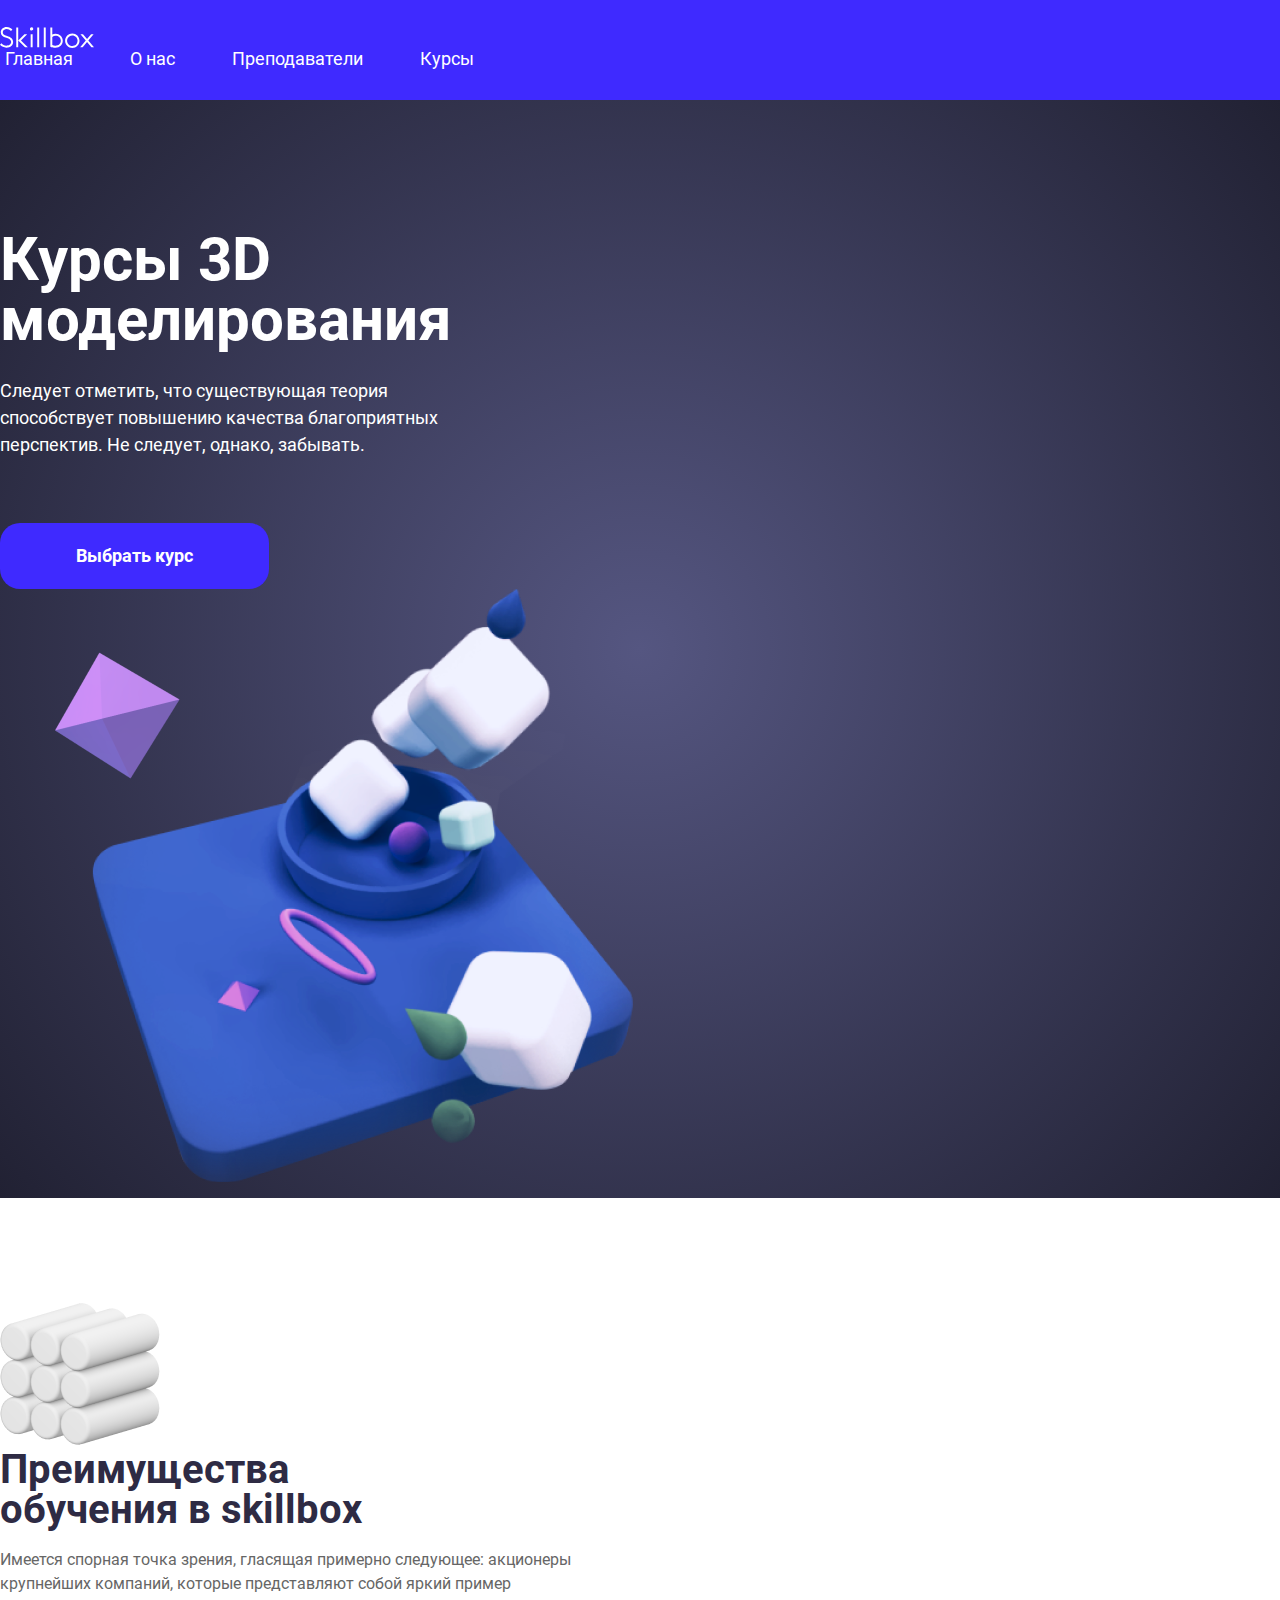
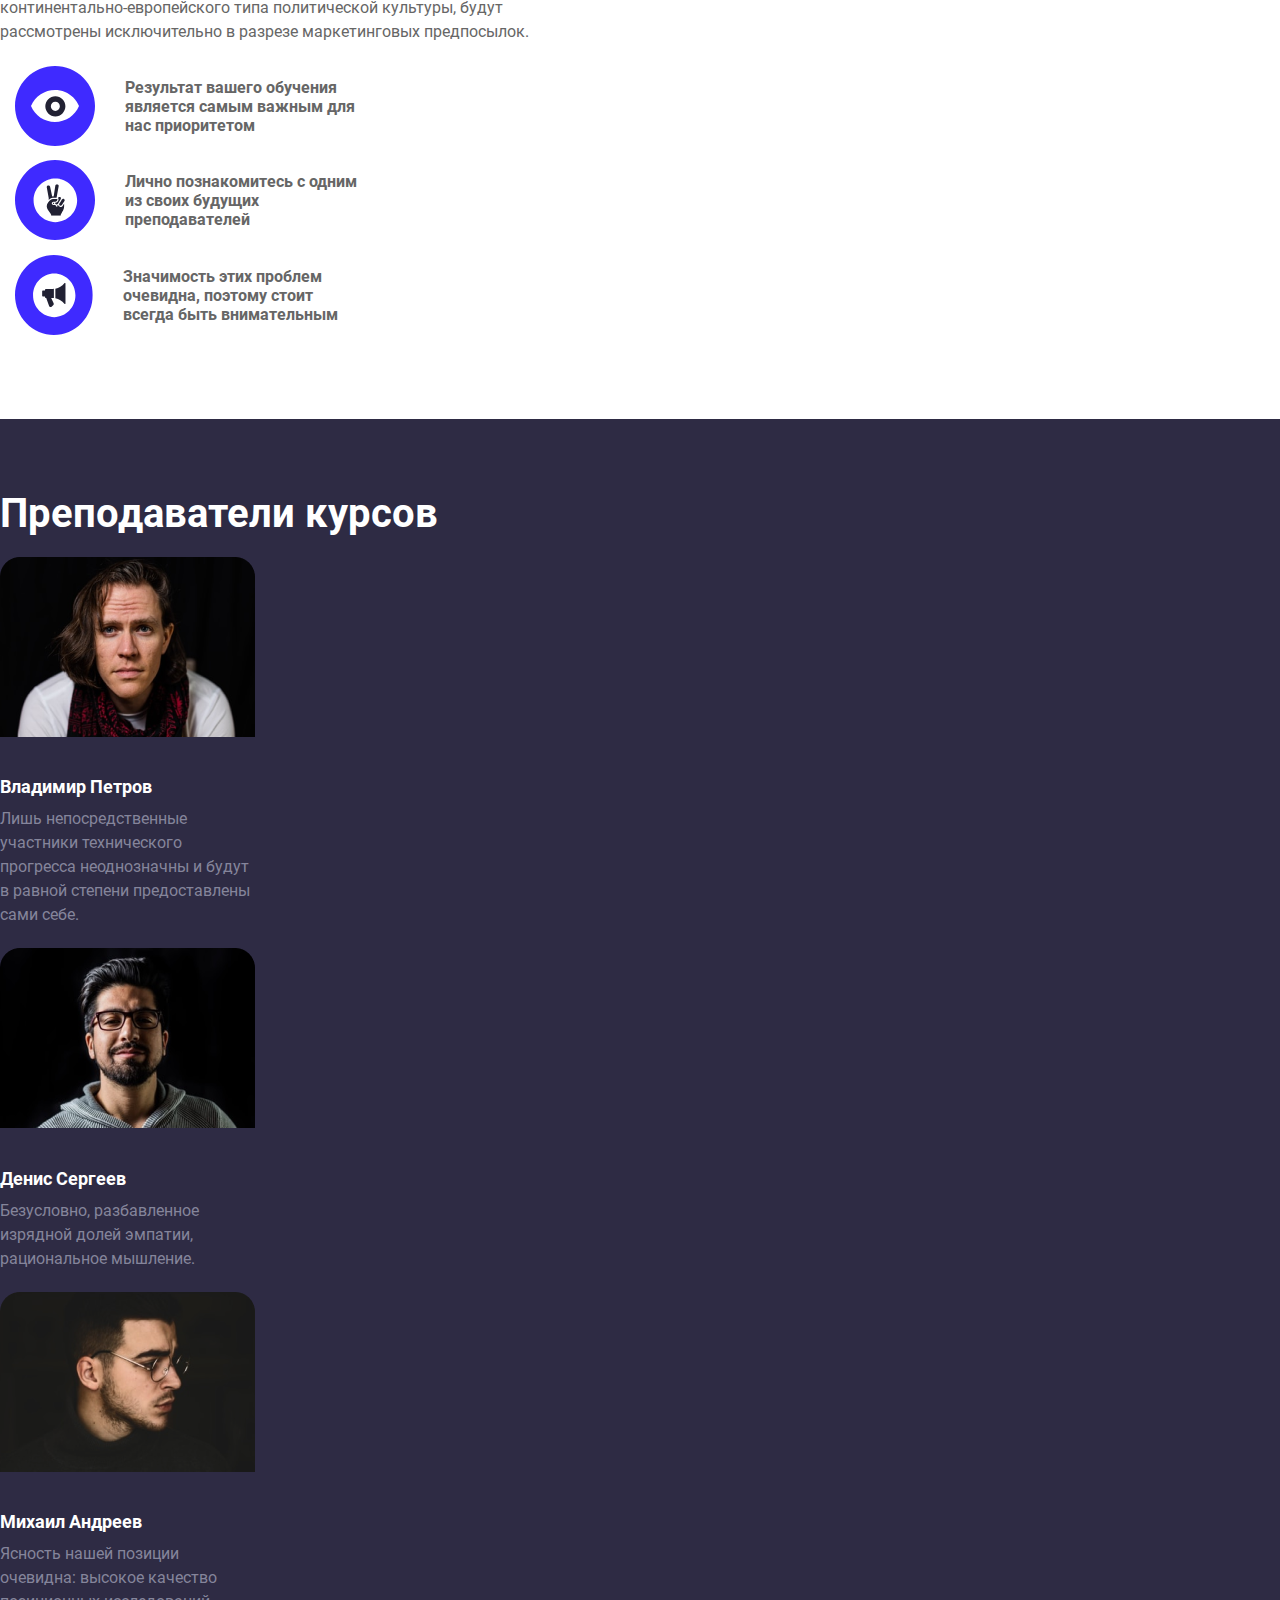
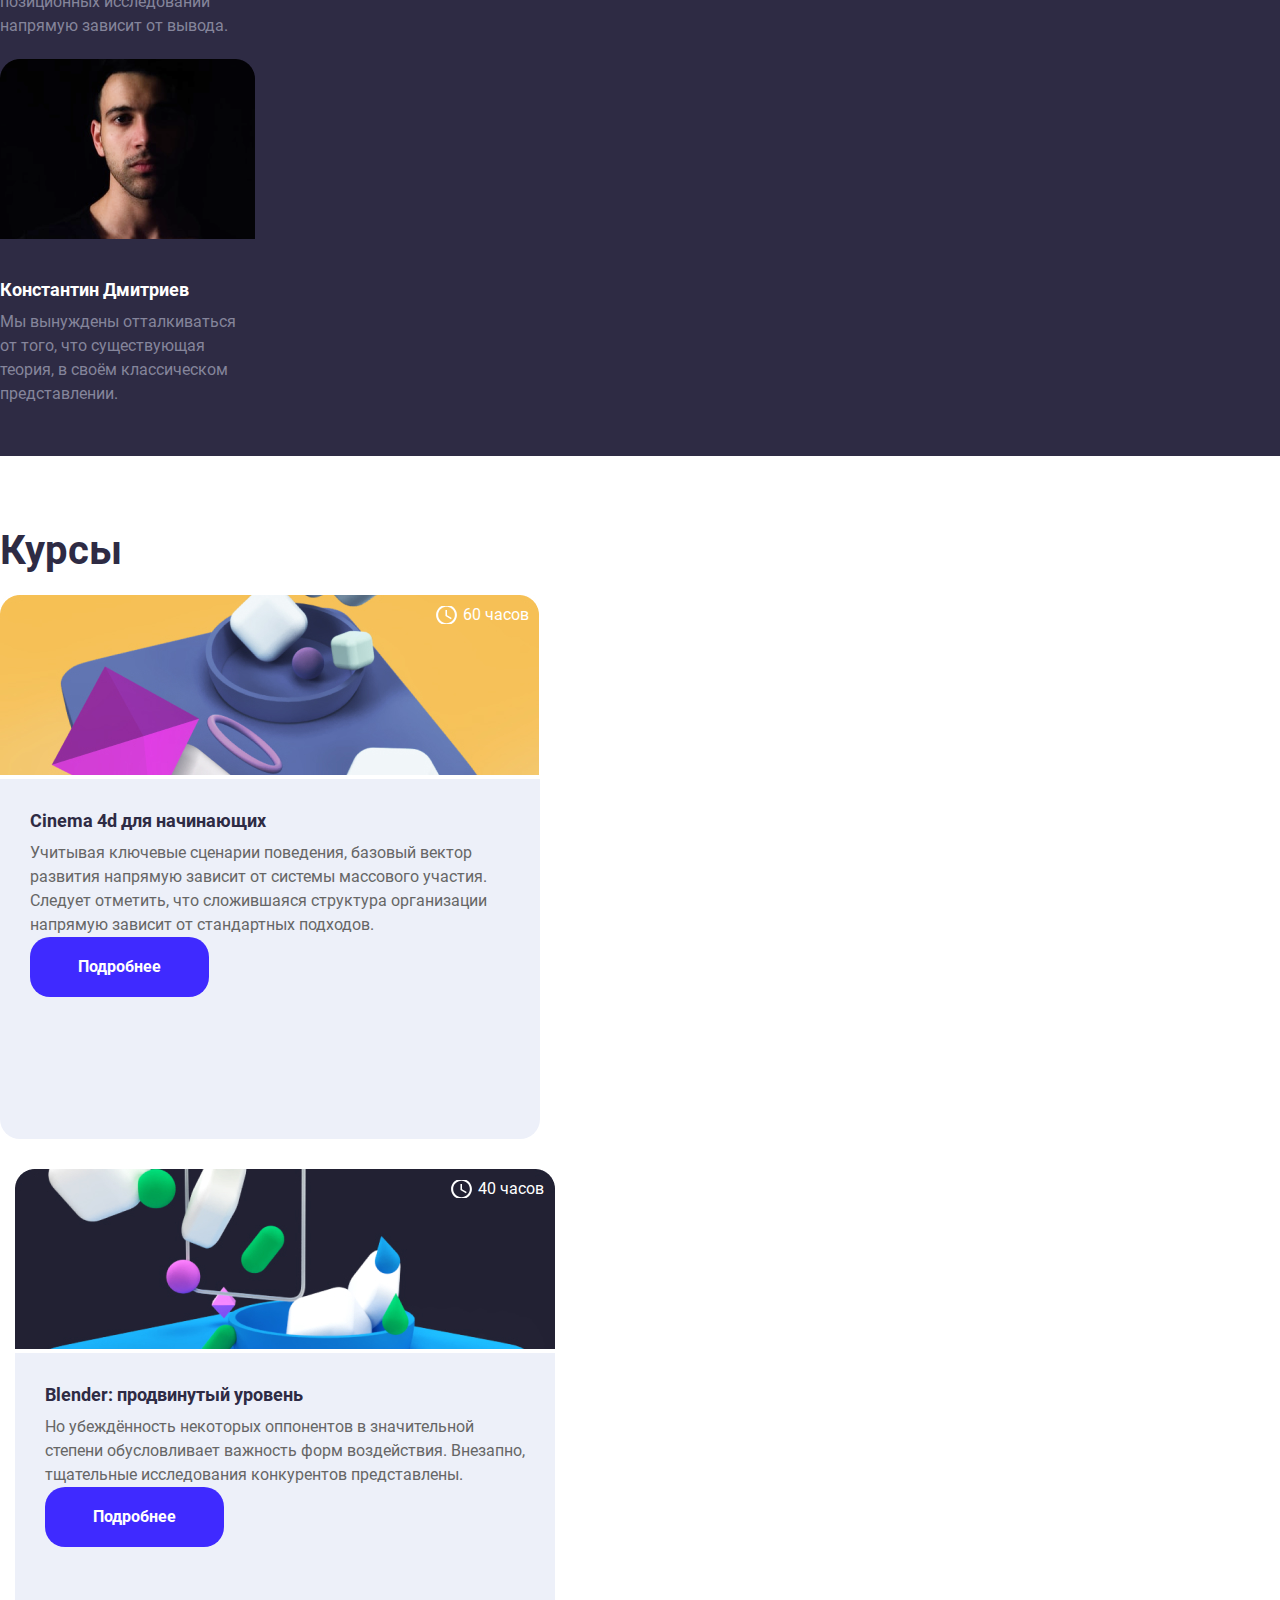
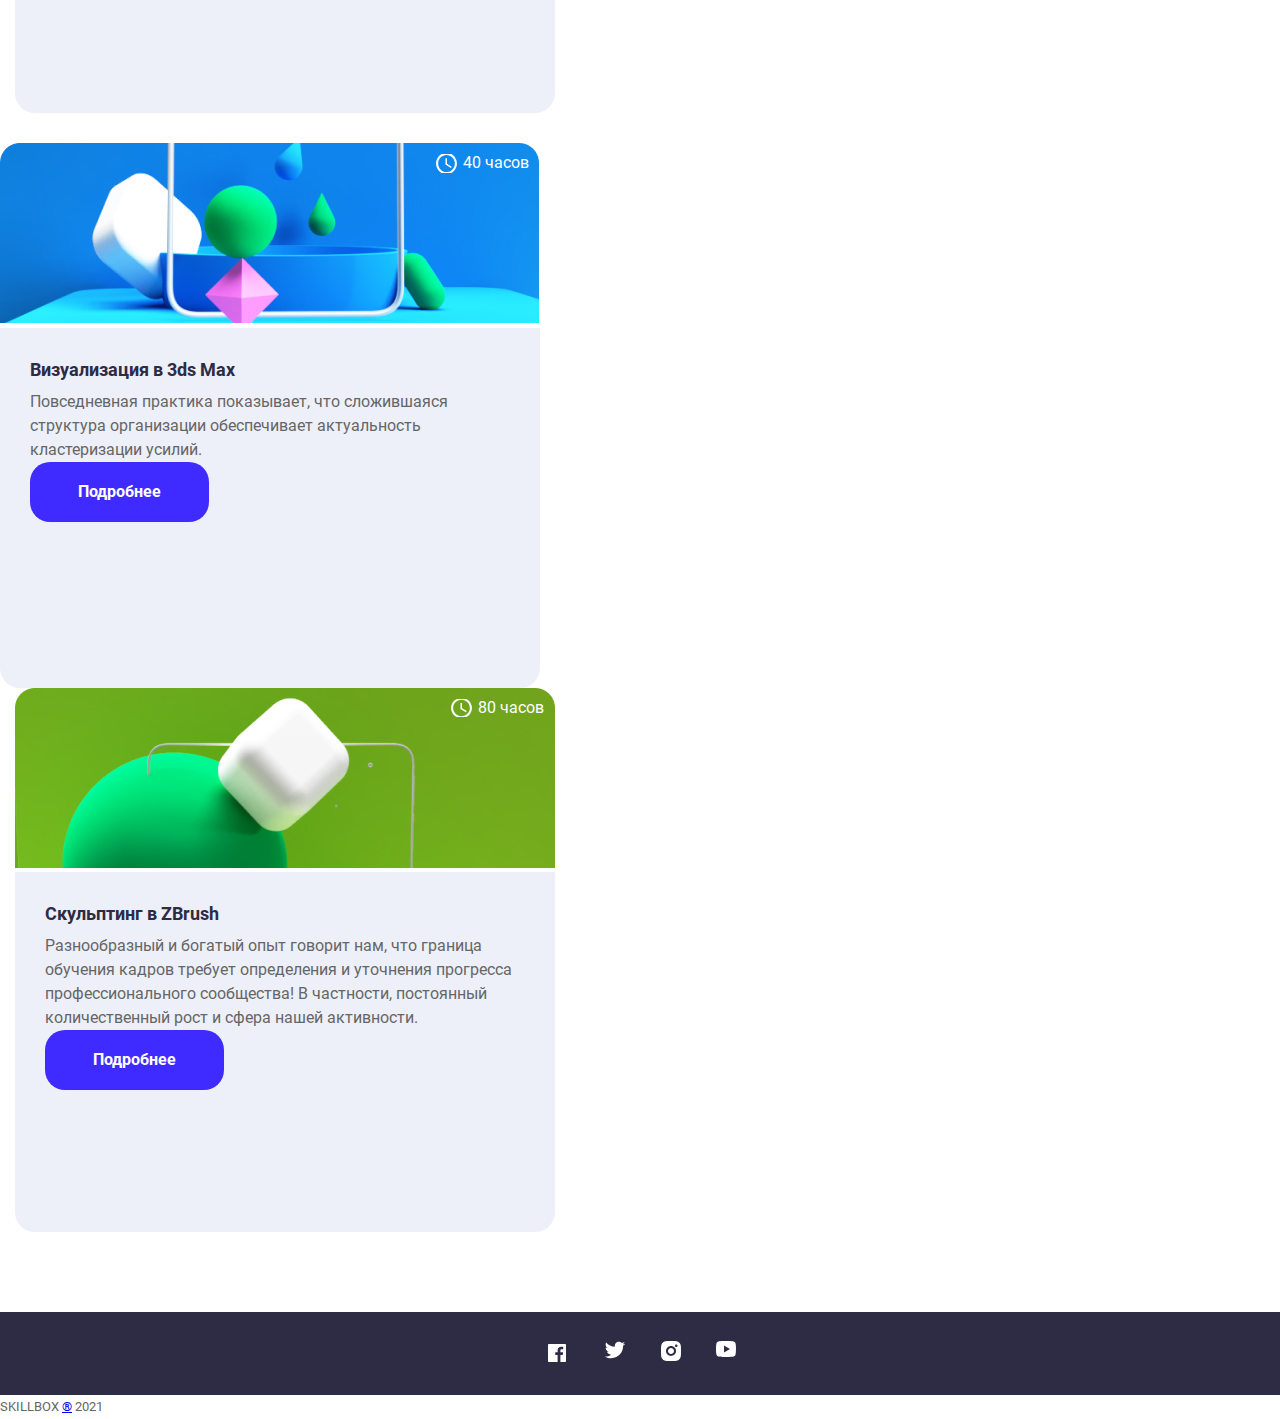
==== site_3/index.html @ 086181ff "add projects" ====
<!DOCTYPE html>
<html lang="ru">

<head>
	<meta charset="UTF-8" />
	<meta http-equiv="X-UA-Compatible" content="IE=edge" />
	<meta name="viewport" content="width=device-width, initial-scale=1, shrink-to-fit=no">
	<title>SKILLBOX</title>
	<link rel="stylesheet" href="css/normalize.css">
	<link rel="stylesheet" href="https://cdn.jsdelivr.net/npm/bootstrap@4.6.0/dist/css/bootstrap.min.css"
		integrity="sha384-B0vP5xmATw1+K9KRQjQERJvTumQW0nPEzvF6L/Z6nronJ3oUOFUFpCjEUQouq2+l" crossorigin="anonymous">
	<link rel="stylesheet" href="css/style.css">
</head>

<body>
	<header class="header">
		<div class="header__container container">
			<div class="row header__row">
				<div id="logo" class="header__logo-container col-xl-6 col-lg-3 col-md-12 col-sm-10">
					<picture>
						<source media="(max-width: 575px)" srcset="img/logo(290px).svg">
						<source media="(max-width: 767px)" srcset="img/logo(510px).svg">
						<img src="img/logo.svg" alt="Логотип">
					</picture>
				</div>
				<button id="burger" class="burger col-sm-1" aria-label="открыть меню">
					<svg width="22" height="18" viewBox="0 0 22 18" fill="none" xmlns="http://www.w3.org/2000/svg">
						<path fill-rule="evenodd" clip-rule="evenodd"
							d="M0.6875 16.5625C0.6875 16.3139 0.786272 16.0754 0.962088 15.8996C1.1379 15.7238 1.37636 15.625 1.625 15.625H20.375C20.6236 15.625 20.8621 15.7238 21.0379 15.8996C21.2137 16.0754 21.3125 16.3139 21.3125 16.5625C21.3125 16.8111 21.2137 17.0496 21.0379 17.2254C20.8621 17.4012 20.6236 17.5 20.375 17.5H1.625C1.37636 17.5 1.1379 17.4012 0.962088 17.2254C0.786272 17.0496 0.6875 16.8111 0.6875 16.5625ZM0.6875 9.0625C0.6875 8.81386 0.786272 8.5754 0.962088 8.39959C1.1379 8.22377 1.37636 8.125 1.625 8.125H20.375C20.6236 8.125 20.8621 8.22377 21.0379 8.39959C21.2137 8.5754 21.3125 8.81386 21.3125 9.0625C21.3125 9.31114 21.2137 9.5496 21.0379 9.72541C20.8621 9.90123 20.6236 10 20.375 10H1.625C1.37636 10 1.1379 9.90123 0.962088 9.72541C0.786272 9.5496 0.6875 9.31114 0.6875 9.0625ZM0.6875 1.5625C0.6875 1.31386 0.786272 1.0754 0.962088 0.899588C1.1379 0.723772 1.37636 0.625 1.625 0.625H20.375C20.6236 0.625 20.8621 0.723772 21.0379 0.899588C21.2137 1.0754 21.3125 1.31386 21.3125 1.5625C21.3125 1.81114 21.2137 2.0496 21.0379 2.22541C20.8621 2.40123 20.6236 2.5 20.375 2.5H1.625C1.37636 2.5 1.1379 2.40123 0.962088 2.22541C0.786272 2.0496 0.6875 1.81114 0.6875 1.5625Z"
							fill="white" />
					</svg>
				</button>
				<nav id="menu" class="header__menu col-xl-5 col-lg-8 col-md-12 col-sm-3">
					<div class="header__menu-list-content row">
						<ul class="header__menu-list list col-md-12 col-sm-9">
							<li class="header__menu-list-item">
								<a href="#" class="link">Главная</a>
							</li>
							<li class="header__menu-list-item">
								<a href="#" class="link">О нас</a>
							</li>
							<li class="header__menu-list-item">
								<a href="#" class="link">Преподаватели</a>
							</li>
							<li class="header__menu-list-item">
								<a href="#" class="link">Курсы</a>
							</li>
						</ul>
						<button id="close-menu" class="burger col-sm-3" aria-label="закрыть меню">
							<svg width="23" height="23" viewBox="0 0 23 23" fill="none" xmlns="http://www.w3.org/2000/svg">
								<rect x="2.09082" width="29.5699" height="2.95699" transform="rotate(45 2.09082 0)" fill="#ffffff" />
								<rect y="20.9092" width="29.5699" height="2.95699" transform="rotate(-45 0 20.9092)" fill="#ffffff" />
							</svg>
						</button>
					</div>
				</nav>
			</div>
		</div>
	</header>

	<main>
		<section class="hero section">
			<div class="hero__container container">
				<div class="row hero__row">
					<div class="col-xl-6 col-lg-6 col-md-12 col-sm-12 hero__content">
						<h1 class="hero__heading heading">Курсы 3D моделирования</h1>
						<p class="hero__text text">Следует отметить, что существующая теория способствует повышению
							качества
							благоприятных
							перспектив. Не следует, однако,
							забывать.</p>
						<button class="hero__btn btn" aria-label="выбрать курс">Выбрать курс</button>
					</div>
					<div class="col-xl-6 col-lg-5 col-md-6 col-sm-6 hero__img">
						<picture>
							<source media="(max-width: 1199px)" srcset="img/hero-img(690px).png">
							<img src="img/hero-img.png" alt="hero img">
						</picture>
					</div>
				</div>
			</div>
		</section>

		<section class="advantages section">
			<div class="advantages__container container">
				<div class="advantages__row row">
					<div class="col-xxl-2 col-xl-3 col-lg-4 col-md-4 col-sm-0 advantages__img-container">
						<picture>
							<source media="(max-width: 767px)" srcset="img/advantages-img(510px).png">
							<source media="(max-width: 1199px)" srcset="img/advantages-img(690px).png">
							<img src="img/advantages-img.png" alt="advantages img">
						</picture>
					</div>
					<div class="col-xxl-10 col-xl-9 col-lg-8 col-md-8 col-sm-12 advantages__content">
						<h2 class="advantages__heading heading">Преимущества обучения в skillbox</h2>
						<p class="advantages__text text">Имеется спорная точка зрения, гласящая примерно следующее:
							акционеры крупнейших компаний, которые представляют собой
							яркий пример континентально-европейского типа политической культуры, будут рассмотрены
							исключительно в разрезе
							маркетинговых предпосылок.</p>
					</div>
				</div>
				<div class="advantages__cards container">
					<div class="advantages__cards-row row">
						<div class="advantages__card col-md-4 col-sm-12">
							<div class="advantages__card-row">
								<div class="advantages__card-img">
									<svg width="80" height="80" viewBox="0 0 80 80" fill="none" xmlns="http://www.w3.org/2000/svg">
										<path
											d="M40 0C34.7471 0 29.5457 1.03463 24.6927 3.04482C19.8396 5.05501 15.4301 8.00138 11.7157 11.7157C4.21427 19.2172 0 29.3913 0 40C0 50.6087 4.21427 60.7828 11.7157 68.2843C15.4301 71.9986 19.8396 74.945 24.6927 76.9552C29.5457 78.9654 34.7471 80 40 80C50.6087 80 60.7828 75.7857 68.2843 68.2843C75.7857 60.7828 80 50.6087 80 40C80 34.7471 78.9654 29.5457 76.9552 24.6927C74.945 19.8396 71.9986 15.4301 68.2843 11.7157C64.5699 8.00138 60.1604 5.05501 55.3073 3.04482C50.4543 1.03463 45.2529 0 40 0ZM40 56C29.48 56 20 49.72 16 40C21.52 26.76 36.76 20.48 50 26C56.32 28.64 61.36 33.68 64 40C60 49.72 50.52 56 40 56Z"
											fill="#3F2AFF" />
										<path fill-rule="evenodd" clip-rule="evenodd"
											d="M40.3571 30.3125C37.6931 30.3125 35.1382 31.3708 33.2545 33.2545C31.3708 35.1382 30.3125 37.6931 30.3125 40.3571C30.3125 43.0211 31.3708 45.576 33.2545 47.4598C35.1382 49.3435 37.6931 50.4018 40.3571 50.4018C43.0212 50.4018 45.576 49.3435 47.4598 47.4598C49.3435 45.576 50.4018 43.0211 50.4018 40.3571C50.4018 37.6931 49.3435 35.1382 47.4598 33.2545C45.576 31.3708 43.0212 30.3125 40.3571 30.3125ZM40.3565 44.8772C42.8529 44.8772 44.8766 42.8535 44.8766 40.3571C44.8766 37.8608 42.8529 35.837 40.3565 35.837C37.8601 35.837 35.8364 37.8608 35.8364 40.3571C35.8364 42.8535 37.8601 44.8772 40.3565 44.8772Z"
											fill="#212133" />
									</svg>
								</div>
								<p class="advantages__card-text text">
									Результат вашего обучения является самым важным для нас приоритетом
								</p>
							</div>
						</div>
						<div class="advantages__card col-md-4 col-sm-12">
							<div class="advantages__card-row">
								<div class="advantages__card-img">
									<svg width="80" height="80" viewBox="0 0 80 80" fill="none" xmlns="http://www.w3.org/2000/svg">
										<g clip-path="url(#clip0_51:129)">
											<path
												d="M37.9097 43.3674C37.9097 43.6773 38.1609 43.9286 38.4709 43.9286H39.1893C39.0672 43.5678 39.0232 43.1852 39.0602 42.8062H38.4709C38.1609 42.8062 37.9097 43.0574 37.9097 43.3674Z"
												fill="#212133" />
											<path
												d="M42.3527 24.3258C41.9158 24.2327 41.4598 24.317 41.0851 24.5601C40.7104 24.8033 40.4477 25.1853 40.3547 25.6223L38.7384 35.9264C38.6658 36.3185 38.3296 36.607 37.931 36.6191C37.5323 36.6313 37.1792 36.3639 37.0828 35.9769L35.1017 26.8626C35.0133 26.2532 34.5994 25.7407 34.0222 25.5261C33.4451 25.3115 32.7968 25.4291 32.3318 25.8327C31.8668 26.2362 31.6592 26.8615 31.7904 27.4631L33.6706 37.7559C33.8156 38.5397 33.806 39.3442 33.6425 40.1243C34.2164 39.5579 34.8297 39.0328 35.4777 38.5529C36.1519 38.0386 36.9757 37.7588 37.8236 37.7559H41.5726L43.6491 26.3294C43.7439 25.8917 43.6605 25.4343 43.4172 25.0583C43.1739 24.6823 42.7908 24.4187 42.3527 24.3258Z"
												fill="#212133" />
											<path
												d="M43.1222 45.1183C42.8293 45.3305 42.4975 45.4831 42.1457 45.5673C42.2219 45.6896 42.2894 45.8172 42.3477 45.9489C42.4232 46.1218 42.4068 46.3211 42.3039 46.4793C42.2011 46.6375 42.0257 46.7334 41.837 46.7347C41.6152 46.7332 41.415 46.6012 41.3263 46.3979C40.9681 45.5772 40.1565 45.0479 39.261 45.051H38.4697C37.5398 45.051 36.786 44.2972 36.786 43.3673C36.786 42.4374 37.5398 41.6836 38.4697 41.6836H40.1534C41.3932 41.6836 42.3983 40.6786 42.3983 39.4387V38.8775H37.8243C37.2171 38.8775 36.6263 39.0744 36.1406 39.4387C33.9406 41.0775 31.735 43.5188 31.735 46.3025C31.7334 47.5568 32.126 48.7799 32.8574 49.7989L35.6636 53.6714C36.0898 54.2629 36.2891 54.988 36.2248 55.7142H45.7656C45.7656 54.1877 45.6141 54.5918 48.0835 50.3882C48.7329 49.0753 49.0909 47.6376 49.1329 46.1734V43.5806L47.8253 45.6627C47.3097 46.5515 46.3161 47.0499 45.2954 46.9318C44.2746 46.8136 43.4212 46.1014 43.1222 45.1183Z"
												fill="#212133" />
											<path
												d="M40.18 42.8061C40.0771 43.2768 40.2209 43.7674 40.5616 44.1081C40.9023 44.4488 41.393 44.5926 41.8637 44.4897C42.6774 44.3101 42.9861 43.676 43.407 42.9576C45.6968 39.2984 45.6126 39.4443 45.6519 39.3321C46.1673 38.6082 45.999 37.6036 45.2759 37.0872C44.9118 36.8836 44.4813 36.8343 44.0806 36.9503C43.6799 37.0663 43.3423 37.3379 43.1433 37.7045L42.9917 37.9459C43.3139 38.1471 43.5124 38.4977 43.5193 38.8775V39.4387C43.5193 41.2875 42.0288 42.7907 40.18 42.8061Z"
												fill="#212133" />
											<path
												d="M49.0221 38.8774C48.2933 38.4623 47.366 38.7129 46.9456 39.4387C46.6201 39.9662 47.1701 39.0346 44.3696 43.5581C44.1487 43.9065 44.076 44.3287 44.1675 44.731C44.3148 45.3223 44.8127 45.7607 45.4179 45.8318C46.0231 45.9029 46.6091 45.5919 46.8895 45.0509L49.4711 40.9484C49.9189 40.2525 49.7179 39.3254 49.0221 38.8774Z"
												fill="#212133" />
										</g>
										<path fill-rule="evenodd" clip-rule="evenodd"
											d="M24.6927 3.04482C29.5457 1.03463 34.7471 0 40 0C45.2529 0 50.4543 1.03463 55.3073 3.04482C60.1604 5.05501 64.5699 8.00138 68.2843 11.7157C71.9986 15.4301 74.945 19.8396 76.9552 24.6927C78.9654 29.5457 80 34.7471 80 40C80 50.6087 75.7857 60.7828 68.2843 68.2843C60.7828 75.7857 50.6087 80 40 80C34.7471 80 29.5457 78.9654 24.6927 76.9552C19.8396 74.945 15.4301 71.9986 11.7157 68.2843C4.21427 60.7828 0 50.6087 0 40C0 29.3913 4.21427 19.2172 11.7157 11.7157C15.4301 8.00138 19.8396 5.05501 24.6927 3.04482ZM40.3571 62.1429C52.3891 62.1429 62.1429 52.3891 62.1429 40.3571C62.1429 28.3252 52.3891 18.5714 40.3571 18.5714C28.3252 18.5714 18.5714 28.3252 18.5714 40.3571C18.5714 52.3891 28.3252 62.1429 40.3571 62.1429Z"
											fill="#3F2AFF" />
										<defs>
											<clipPath id="clip0_51:129">
												<rect width="31.4286" height="31.4286" fill="white" transform="translate(25 24.2857)" />
											</clipPath>
										</defs>
									</svg>
								</div>
								<p class="advantages__card-text text">
									Лично познакомитесь с одним из своих будущих преподавателей
								</p>
							</div>
						</div>
						<div class="advantages__card col-md-4 col-sm-12">
							<div class="advantages__card-row">
								<div class="advantages__card-img">
									<svg width="78" height="80" viewBox="0 0 78 80" fill="none" xmlns="http://www.w3.org/2000/svg">
										<g clip-path="url(#clip0_51:116)">
											<path fill-rule="evenodd" clip-rule="evenodd"
												d="M24.0068 3.04482C28.725 1.03463 33.7819 0 38.8889 0C43.9958 0 49.0528 1.03463 53.771 3.04482C58.4892 5.05501 62.7763 8.00138 66.3875 11.7157C69.9986 15.4301 72.8632 19.8396 74.8175 24.6927C76.7719 29.5457 77.7778 34.7471 77.7778 40C77.7778 50.6087 73.6806 60.7828 66.3875 68.2843C59.0944 75.7857 49.2029 80 38.8889 80C33.7819 80 28.725 78.9654 24.0068 76.9552C19.2885 74.945 15.0015 71.9986 11.3903 68.2843C4.09721 60.7828 0 50.6087 0 40C0 29.3913 4.09721 19.2172 11.3903 11.7157C15.0015 8.00138 19.2885 5.05501 24.0068 3.04482ZM39.2361 62.1429C50.9338 62.1429 60.4167 52.3891 60.4167 40.3571C60.4167 28.3252 50.9338 18.5714 39.2361 18.5714C27.5384 18.5714 18.0556 28.3252 18.0556 40.3571C18.0556 52.3891 27.5384 62.1429 39.2361 62.1429Z"
												fill="#3F2AFF" />
											<g clip-path="url(#clip1_51:116)">
												<path
													d="M38.8881 43.1122V33.8508C38.6329 33.8751 38.3805 33.916 38.1238 33.9282H30.7723C30.3651 33.9282 30.0345 34.2682 30.0345 34.6871V35.4459H27.8211C27.4138 35.4459 27.0833 35.7859 27.0833 36.2048V40.7581C27.0833 41.177 27.4138 41.517 27.8211 41.517H30.0345V42.2759C30.0345 42.6948 30.3651 43.0348 30.7723 43.0348H31.2194L34.1854 51.1669C34.3669 51.6541 34.7727 52.0078 35.2714 52.111C35.3703 52.1322 35.4692 52.1428 35.5666 52.1428C35.9605 52.1428 36.3353 51.982 36.6039 51.6936L38.3761 49.8859C38.8291 49.42 38.9368 48.693 38.6476 48.1299L36.1716 43.0348H38.1312C38.385 43.0469 38.6358 43.0879 38.8881 43.1122Z"
													fill="#212133" />
												<path
													d="M50.5728 28.2244C50.5581 28.1986 50.5448 28.1774 50.5256 28.1531C50.4445 28.0468 50.3426 27.9603 50.2172 27.9102C50.2128 27.9087 50.2098 27.9026 50.2054 27.9011C50.1907 27.8966 50.1774 27.9042 50.1626 27.8996C50.0962 27.8799 50.0298 27.8571 49.956 27.8571C49.9059 27.8571 49.8616 27.8768 49.8129 27.8875C49.7849 27.8935 49.7583 27.8951 49.7303 27.9042C49.6034 27.9467 49.4942 28.0195 49.4071 28.1197C49.4012 28.1258 49.3924 28.1273 49.3865 28.1333C47.086 31.0065 43.878 32.928 40.3646 33.6322V43.3322C43.878 44.0365 47.086 45.9564 49.3865 48.8296C49.3924 48.8371 49.4027 48.8402 49.4101 48.8493C49.4617 48.9085 49.5252 48.9555 49.593 48.995C49.6152 49.0087 49.6329 49.0284 49.655 49.039C49.748 49.08 49.8483 49.1058 49.956 49.1058C50.0401 49.1058 50.1228 49.0906 50.2054 49.0618C50.2098 49.0603 50.2128 49.0542 50.2172 49.0527C50.3426 49.0026 50.4445 48.9176 50.5256 48.8098C50.5433 48.7855 50.5566 48.7643 50.5728 48.7385C50.6437 48.6216 50.6938 48.4926 50.6938 48.3469V28.616C50.6938 28.4703 50.6437 28.3413 50.5728 28.2244Z"
													fill="#212133" />
											</g>
										</g>
										<defs>
											<clipPath id="clip0_51:116">
												<rect width="77.7778" height="80" fill="white" />
											</clipPath>
											<clipPath id="clip1_51:116">
												<rect width="23.6111" height="24.2857" fill="white" transform="translate(27.0833 27.8571)" />
											</clipPath>
										</defs>
									</svg>
								</div>
								<p class="advantages__card-text text">
									Значимость этих проблем очевидна, поэтому стоит всегда быть внимательным
								</p>
							</div>
						</div>
					</div>
				</div>
			</div>
		</section>

		<section class="teachers section">
			<div class="teachers-bg-color">
				<div class="teachers__container container">
					<h2 class="teachers__heading heading">Преподаватели курсов</h2>
					<div class="row teachers__cards">
						<div class="col-xxl-3 col-xl-6 col-lg-6 col-md-6 col-sm-12 teachers__card">
							<div class="teachers__card-img-container">
								<picture>
									<source media="(max-width: 420px)" srcset="img/teacher_1(310px).png">
									<source media="(max-width: 575px)" srcset="img/teacher_1(690px).png">
									<source media="(max-width: 767px)" srcset="img/teacher_1(510px).png">
									<source media="(max-width: 1199px)" srcset="img/teacher_1(690px).png">
									<img class="teachers__card-img" src="img/teacher_1.png" alt="Первый учитель">
								</picture>
							</div>
							<p class="teacher-name text">Владимир Петров</p>
							<p class="teacher-comment text">Лишь непосредственные участники технического прогресса
								неоднозначны и будут в равной степени предоставлены сами себе.</p>
						</div>
						<div class="col-xxl-3 col-xl-6 col-lg-6 col-md-6 col-sm-12 teachers__card">
							<div class="teachers__card-img-container">
								<picture>
									<source media="(max-width: 420px)" srcset="img/teacher_2(310px).png">
									<source media="(max-width: 575px)" srcset="img/teacher_2(690px).png">
									<source media="(max-width: 767px)" srcset="img/teacher_2(510px).png">
									<source media="(max-width: 1199px)" srcset="img/teacher_2(690px).png">
									<img class="teachers__card-img" src="img/teacher_2.png" alt="Второй учитель">
								</picture>
							</div>
							<p class="teacher-name text">Денис Сергеев</p>
							<p class="teacher-comment text">Безусловно, разбавленное изрядной долей эмпатии,
								рациональное
								мышление.</p>
						</div>
						<div class="col-xxl-3 col-xl-6 col-lg-6 col-md-6 col-sm-12 teachers__card">
							<div class="teachers__card-img-container">
								<picture>
									<source media="(max-width: 420px)" srcset="img/teacher_3(310px).png">
									<source media="(max-width: 575px)" srcset="img/teacher_3(690px).png">
									<source media="(max-width: 767px)" srcset="img/teacher_3(510px).png">
									<source media="(max-width: 1199px)" srcset="img/teacher_3(690px).png">
									<img class="teachers__card-img" src="img/teacher_3.png" alt="Третий учитель">
								</picture>
							</div>
							<p class="teacher-name text">Михаил Андреев</p>
							<p class="teacher-comment text">Ясность нашей позиции очевидна: высокое качество позиционных
								исследований напрямую зависит от вывода.</p>
						</div>
						<div class="col-xxl-3 col-xl-6 col-lg-6 col-md-6 col-sm-12 teachers__card">
							<div class="teachers__card-img-container">
								<picture>
									<source media="(max-width: 420px)" srcset="img/teacher_4(310px).png">
									<source media="(max-width: 575px)" srcset="img/teacher_4(690px).png">
									<source media="(max-width: 767px)" srcset="img/teacher_4(510px).png">
									<source media="(max-width: 1199px)" srcset="img/teacher_4(690px).png">
									<img class="teachers__card-img" src="img/teacher_4.png" alt="Четвертый учитель">
								</picture>
							</div>
							<p class="teacher-name text">Константин Дмитриев</p>
							<p class="teacher-comment text">Мы вынуждены отталкиваться от того, что существующая теория,
								в своём классическом представлении.</p>
						</div>
					</div>
				</div>
			</div>
		</section>

		<section class="courses section">
			<div class="courses__container container">
				<h2 class="courses__heading heading">Курсы</h2>
				<div class="courses__cards">
					<ul class="courses__cards-row row list">
						<li class="courses__card-col col-xl-6 col-lg-6 col-md-6 col-sm-12">
							<div class="courses__card">
								<picture>
									<source media="(max-width: 420px)" srcset="img/courses-img-1(310px).jpg">
									<source media="(max-width: 575px)" srcset="img/courses-img-1.jpg">
									<source media="(max-width: 767px)" srcset="img/courses-img-1(510px).jpg">
									<source media="(max-width: 1199px)" srcset="img/courses-img-1(690px).jpg">
									<img class="course__card-img" src="img/courses-img-1.jpg" alt="Изображение первого курса">
								</picture>
								<span class="course-time">60 часов</span>
								<div class="courses__card-content d-flex flex-column">
									<h3 class="courses__card-heading heading">Cinema 4d для начинающих
									</h3>
									<p class="courses__card-text text mb-auto">Учитывая ключевые сценарии
										поведения, базовый
										вектор
										развития напрямую зависит от
										системы
										массового участия. Следует
										отметить, что сложившаяся структура организации напрямую зависит от стандартных
										подходов.
									</p>
									<button class="courses__card-btn btn" aria-label="подробнее о курсе">Подробнее</button>
								</div>
							</div>
						</li>
						<li class="courses__card-col col-xl-6 col-lg-6 col-md-6 col-sm-12">
							<div class="courses__card">
								<picture>
									<source media="(max-width: 420px)" srcset="img/courses-img-2(310px).jpg">
									<source media="(max-width: 575px)" srcset="img/courses-img-2.jpg">
									<source media="(max-width: 767px)" srcset="img/courses-img-2(510px).jpg">
									<source media="(max-width: 1199px)" srcset="img/courses-img-2(690px).jpg">
									<img class="course__card-img" src="img/courses-img-2.jpg" alt="Изображение второго курса">
								</picture>
								<span class="course-time">40 часов</span>
								<div class="courses__card-content d-flex flex-column">
									<h3 class="courses__card-heading heading">Blender: продвинутый уровень
									</h3>
									<p class="courses__card-text text mb-auto">Но убеждённость некоторых оппонентов в
										значительной степени обусловливает важность форм воздействия. Внезапно,
										тщательные исследования конкурентов представлены.
									</p>
									<button class="courses__card-btn btn" aria-label="подробнее о курсе">Подробнее</button>
								</div>
							</div>
						</li>
						<li class="courses__card-col col-xl-6 col-lg-6 col-md-6 col-sm-12">
							<div class="courses__card">
								<picture>
									<source media="(max-width: 420px)" srcset="img/courses-img-3(310px).jpg">
									<source media="(max-width: 575px)" srcset="img/courses-img-3.jpg">
									<source media="(max-width: 767px)" srcset="img/courses-img-3(510px).jpg">
									<source media="(max-width: 1199px)" srcset="img/courses-img-3(690px).jpg">
									<img class="course__card-img" src="img/courses-img-3.jpg" alt="Изображение третьего курса">
								</picture>
								<span class="course-time">40 часов</span>
								<div class="courses__card-content d-flex flex-column">
									<h3 class="courses__card-heading heading">Визуализация в 3ds Max
									</h3>
									<p class="courses__card-text text mb-auto">Повседневная практика показывает, что
										сложившаяся
										структура организации обеспечивает актуальность кластеризации усилий.
									</p>
									<button class="courses__card-btn btn" aria-label="подробнее о курсе">Подробнее</button>
								</div>
							</div>
						</li>
						<li class="courses__card-col col-xl-6 col-lg-6 col-md-6 col-sm-12">
							<div class="courses__card">
								<picture>
									<source media="(max-width: 420px)" srcset="img/courses-img-4(310px).jpg">
									<source media="(max-width: 575px)" srcset="img/courses-img-4.jpg">
									<source media="(max-width: 767px)" srcset="img/courses-img-4(510px).jpg">
									<source media="(max-width: 1199px)" srcset="img/courses-img-4(690px).jpg">
									<img class="course__card-img" src="img/courses-img-4.jpg" alt="Изображение четвертого курса">
								</picture>
								<span class="course-time">80 часов</span>
								<div class="courses__card-content d-flex flex-column">
									<h3 class="courses__card-heading heading">Скульптинг в ZBrush
									</h3>
									<p class="courses__card-text text mb-auto">Разнообразный и богатый опыт говорит нам,
										что
										граница обучения кадров требует определения и уточнения прогресса
										профессионального сообщества! В частности, постоянный количественный рост и
										сфера нашей активности.
									</p>
									<button class="courses__card-btn btn" aria-label="подробнее о курсе">Подробнее</button>
								</div>
							</div>
						</li>
					</ul>
				</div>
			</div>
			</div>
		</section>
	</main>

	<footer class="footer">
		<div class="footer-links">
			<div class="links-container container">
				<ul class="footer__links list">
					<li class="footer__list">
						<a href="https://ru-ru.facebook.com/">
							<svg width="24" height="24" viewBox="0 0 24 24" fill="none" xmlns="http://www.w3.org/2000/svg">
								<path
									d="M15.402 21V14.034H17.735L18.084 11.326H15.402V9.598C15.402 8.814 15.62 8.279 16.744 8.279H18.178V5.857C17.4838 5.78334 16.7861 5.74762 16.088 5.75C14.021 5.75 12.606 7.012 12.606 9.33V11.326H10.268V14.034H12.606V21H4C3.73478 21 3.48043 20.8946 3.29289 20.7071C3.10536 20.5196 3 20.2652 3 20V4C3 3.73478 3.10536 3.48043 3.29289 3.29289C3.48043 3.10536 3.73478 3 4 3H20C20.2652 3 20.5196 3.10536 20.7071 3.29289C20.8946 3.48043 21 3.73478 21 4V20C21 20.2652 20.8946 20.5196 20.7071 20.7071C20.5196 20.8946 20.2652 21 20 21H15.402Z"
									fill="white" />
							</svg>
						</a>
					</li>
					<li class="footer__list">
						<a href="https://twitter.com/">
							<svg width="22" height="18" viewBox="0 0 22 18" fill="none" xmlns="http://www.w3.org/2000/svg">
								<path
									d="M21.1621 2.65593C20.3986 2.99362 19.589 3.2154 18.7601 3.31393C19.6338 2.79136 20.2878 1.96894 20.6001 0.999927C19.7801 1.48793 18.8811 1.82993 17.9441 2.01493C17.3147 1.34151 16.4804 0.89489 15.571 0.744511C14.6616 0.594133 13.728 0.748418 12.9153 1.18338C12.1026 1.61834 11.4564 2.30961 11.0772 3.14972C10.6979 3.98983 10.6068 4.93171 10.8181 5.82893C9.15516 5.74558 7.52838 5.31345 6.04334 4.56059C4.55829 3.80773 3.24818 2.75097 2.19805 1.45893C1.82634 2.09738 1.63101 2.82315 1.63205 3.56193C1.63205 5.01193 2.37005 6.29293 3.49205 7.04293C2.82806 7.02202 2.17869 6.84271 1.59805 6.51993V6.57193C1.59825 7.53763 1.93242 8.47354 2.5439 9.22099C3.15538 9.96843 4.00653 10.4814 4.95305 10.6729C4.33667 10.84 3.69036 10.8646 3.06305 10.7449C3.32992 11.5762 3.85006 12.3031 4.55064 12.824C5.25123 13.3449 6.09718 13.6337 6.97005 13.6499C6.10253 14.3313 5.10923 14.8349 4.04693 15.1321C2.98464 15.4293 1.87418 15.5142 0.779053 15.3819C2.69075 16.6114 4.91615 17.264 7.18905 17.2619C14.8821 17.2619 19.0891 10.8889 19.0891 5.36193C19.0891 5.18193 19.0841 4.99993 19.0761 4.82193C19.8949 4.23009 20.6017 3.49695 21.1631 2.65693L21.1621 2.65593Z"
									fill="white" />
							</svg>
						</a>
					</li>
					<li class="footer__list">
						<a href="https://www.instagram.com/">
							<svg width="20" height="20" viewBox="0 0 20 20" fill="none" xmlns="http://www.w3.org/2000/svg">
								<path
									d="M10 0C12.717 0 13.056 0.00999994 14.122 0.0599999C15.187 0.11 15.912 0.277 16.55 0.525C17.21 0.779 17.766 1.123 18.322 1.678C18.8305 2.1779 19.224 2.78259 19.475 3.45C19.722 4.087 19.89 4.813 19.94 5.878C19.987 6.944 20 7.283 20 10C20 12.717 19.99 13.056 19.94 14.122C19.89 15.187 19.722 15.912 19.475 16.55C19.2247 17.2178 18.8311 17.8226 18.322 18.322C17.822 18.8303 17.2173 19.2238 16.55 19.475C15.913 19.722 15.187 19.89 14.122 19.94C13.056 19.987 12.717 20 10 20C7.283 20 6.944 19.99 5.878 19.94C4.813 19.89 4.088 19.722 3.45 19.475C2.78233 19.2245 2.17753 18.8309 1.678 18.322C1.16941 17.8222 0.775931 17.2175 0.525 16.55C0.277 15.913 0.11 15.187 0.0599999 14.122C0.0129999 13.056 0 12.717 0 10C0 7.283 0.00999994 6.944 0.0599999 5.878C0.11 4.812 0.277 4.088 0.525 3.45C0.775236 2.78218 1.1688 2.17732 1.678 1.678C2.17767 1.16923 2.78243 0.775729 3.45 0.525C4.088 0.277 4.812 0.11 5.878 0.0599999C6.944 0.0129999 7.283 0 10 0ZM10 5C8.67392 5 7.40215 5.52678 6.46447 6.46447C5.52678 7.40215 5 8.67392 5 10C5 11.3261 5.52678 12.5979 6.46447 13.5355C7.40215 14.4732 8.67392 15 10 15C11.3261 15 12.5979 14.4732 13.5355 13.5355C14.4732 12.5979 15 11.3261 15 10C15 8.67392 14.4732 7.40215 13.5355 6.46447C12.5979 5.52678 11.3261 5 10 5ZM16.5 4.75C16.5 4.41848 16.3683 4.10054 16.1339 3.86612C15.8995 3.6317 15.5815 3.5 15.25 3.5C14.9185 3.5 14.6005 3.6317 14.3661 3.86612C14.1317 4.10054 14 4.41848 14 4.75C14 5.08152 14.1317 5.39946 14.3661 5.63388C14.6005 5.8683 14.9185 6 15.25 6C15.5815 6 15.8995 5.8683 16.1339 5.63388C16.3683 5.39946 16.5 5.08152 16.5 4.75ZM10 7C10.7956 7 11.5587 7.31607 12.1213 7.87868C12.6839 8.44129 13 9.20435 13 10C13 10.7956 12.6839 11.5587 12.1213 12.1213C11.5587 12.6839 10.7956 13 10 13C9.20435 13 8.44129 12.6839 7.87868 12.1213C7.31607 11.5587 7 10.7956 7 10C7 9.20435 7.31607 8.44129 7.87868 7.87868C8.44129 7.31607 9.20435 7 10 7Z"
									fill="white" />
							</svg>
						</a>
					</li>
					<li class="footer__list">
						<a href="https://www.youtube.com/">
							<svg width="20" height="16" viewBox="0 0 20 16" fill="none" xmlns="http://www.w3.org/2000/svg">
								<path
									d="M19.543 2.498C20 4.28 20 8 20 8C20 8 20 11.72 19.543 13.502C19.289 14.487 18.546 15.262 17.605 15.524C15.896 16 10 16 10 16C10 16 4.107 16 2.395 15.524C1.45 15.258 0.708 14.484 0.457 13.502C2.98023e-08 11.72 0 8 0 8C0 8 2.98023e-08 4.28 0.457 2.498C0.711 1.513 1.454 0.738 2.395 0.476C4.107 -1.78814e-07 10 0 10 0C10 0 15.896 -1.78814e-07 17.605 0.476C18.55 0.742 19.292 1.516 19.543 2.498ZM8 11.5L14 8L8 4.5V11.5Z"
									fill="white" />
							</svg>
						</a>
					</li>
				</ul>
			</div>
		</div>
		<div class="footer-copyright d-flex">
			<p class="copyright-text text">
				SKILLBOX <a href="#">®</a> 2021
			</p>
		</div>
	</footer>

	<script src="scripts/index.js"></script>
</body>

</html>
---- site_3/css/style.css ----
@font-face {
  font-family: "Roboto";
  src: url("../fonts/Roboto-ThinItalic.woff2") format("woff2"),
    url("../fonts/Roboto-ThinItalic.woff") format("woff");
  font-weight: 100;
  font-style: italic;
}

@font-face {
  font-family: "Roboto";
  src: url("../fonts/Roboto-Bold.woff2") format("woff2"),
    url("../fonts/Roboto-Bold.woff") format("woff");
  font-weight: bold;
  font-style: normal;
}

@font-face {
  font-family: "Roboto";
  src: url("../fonts/Roboto-Regular.woff2") format("woff2"),
    url("../fonts/Roboto-Regular.woff") format("woff");
  font-weight: normal;
  font-style: normal;
}

@font-face {
  font-family: "Roboto";
  src: url("../fonts/Roboto-MediumItalic.woff2") format("woff2"),
    url("../fonts/Roboto-MediumItalic.woff") format("woff");
  font-weight: 500;
  font-style: italic;
}

@font-face {
  font-family: "Roboto";
  src: url("../fonts/Roboto-Thin.woff2") format("woff2"),
    url("../fonts/Roboto-Thin.woff") format("woff");
  font-weight: 100;
  font-style: normal;
}

@font-face {
  font-family: "Roboto";
  src: url("../fonts/Roboto-LightItalic.woff2") format("woff2"),
    url("../fonts/Roboto-LightItalic.woff") format("woff");
  font-weight: 300;
  font-style: italic;
}

@font-face {
  font-family: "Roboto";
  src: url("../fonts/Roboto-Medium.woff2") format("woff2"),
    url("../fonts/Roboto-Medium.woff") format("woff");
  font-weight: 500;
  font-style: normal;
}

@font-face {
  font-family: "Roboto";
  src: url("../fonts/Roboto-BlackItalic.woff2") format("woff2"),
    url("../fonts/Roboto-BlackItalic.woff") format("woff");
  font-weight: 900;
  font-style: italic;
}

@font-face {
  font-family: "Roboto";
  src: url("../fonts/Roboto-Light.woff2") format("woff2"),
    url("../fonts/Roboto-Light.woff") format("woff");
  font-weight: 300;
  font-style: normal;
}

@font-face {
  font-family: "Roboto";
  src: url("../fonts/Roboto-Black.woff2") format("woff2"),
    url("../fonts/Roboto-Black.woff") format("woff");
  font-weight: 900;
  font-style: normal;
}

@font-face {
  font-family: "Roboto";
  src: url("../fonts/Roboto-BoldItalic.woff2") format("woff2"),
    url("../fonts/Roboto-BoldItalic.woff") format("woff");
  font-weight: bold;
  font-style: italic;
}

@font-face {
  font-family: "Roboto";
  src: url("../fonts/Roboto-Italic.woff2") format("woff2"),
    url("../fonts/Roboto-Italic.woff") format("woff");
  font-weight: normal;
  font-style: italic;
}

/* General */

body {
  font-family: "Roboto", Arial, Helvetica, sans-serif;
  font-weight: normal;
}

.visually-hidden {
  position: absolute !important;
  clip: rect(1px, 1px, 1px, 1px);
  padding: 0 !important;
  margin: 0;
  border: 0 !important;
  max-height: 1px !important;
  max-width: 1px !important;
  overflow: hidden;
}

.section:first-child {
  padding-top: 0;
}

.list {
  list-style: none;
  padding: 0;
  margin: 0;
}

.header__menu-list-item {
  display: block;
}

.link {
  color: #ffffff;
  text-decoration: none;
}

.heading {
  font-weight: 700;
  font-size: 40px;
  line-height: 40px;

  margin: 0;
  padding: 0;
}

.text {
  font-weight: 400;
  font-size: 16px;
  line-height: 24px;
  color: #666666;

  padding: 0;
  margin: 0;
}

.btn {
  background-color: #3f2aff;
  border: none;
  border-radius: 20px;

  color: #ffffff;
  font-weight: 700;
  line-height: 18px;
}

.teachers-bg-color {
  background-color: #2e2b44;
}

.teacher-name {
  color: #ffffff;
  font-weight: 700;
}

.teachers__card:last-child {
  margin-bottom: 0;
}

.header {
  background-color: #3f2aff;
}

.header__logo-container {
  height: 21px;
}

.header__menu {
  display: none;
  position: absolute;
  top: 0;
  left: 0;
  z-index: 10;
  background-color: #2f2c45;

  padding-top: 27px;
  padding-bottom: 70px;

  transition: transform 0.3s ease-in-out;
  transform: translateX(101%);
}

.header__logo-container.logo-is-active {
  display: none;
}

.header__menu.is-active {
  display: block;
  width: 100%;
  transform: none;
}

.header__menu-list {
  padding-top: 76px;
  padding-left: 15px;
}

.header__menu-list-item {
  margin-bottom: 56px;
}

.header__menu-list-item:last-child {
  margin-bottom: 0;
}

.burger {
  border: none;
  background: none;

  width: 21px;
  height: 16px;
}

.hero {
  background: rgb(85, 86, 129);
  background: radial-gradient(
    circle,
    rgba(85, 86, 129, 1) 0%,
    rgba(33, 33, 51, 1) 100%
  );
}

@media (min-width: 290px) {
  .col-sm {
    flex: 1 0 0%;
  }
  .col-sm-1 {
    flex: 0 0 auto;
    width: 8.33333333%;
  }
  .col-sm-2 {
    flex: 0 0 auto;
    width: 16.66666667%;
  }
  .col-sm-3 {
    flex: 0 0 auto;
    width: 25%;
  }
  .col-sm-4 {
    flex: 0 0 auto;
    width: 33.33333333%;
  }
  .col-sm-5 {
    flex: 0 0 auto;
    width: 41.66666667%;
  }
  .col-sm-6 {
    flex: 0 0 auto;
    width: 50%;
  }
  .col-sm-7 {
    flex: 0 0 auto;
    width: 58.33333333%;
  }
  .col-sm-8 {
    flex: 0 0 auto;
    width: 66.66666667%;
  }
  .col-sm-9 {
    flex: 0 0 auto;
    width: 75%;
  }
  .col-sm-10 {
    flex: 0 0 auto;
    width: 83.33333333%;
  }
  .col-sm-11 {
    flex: 0 0 auto;
    width: 91.66666667%;
  }
  .col-sm-12 {
    flex: 0 0 auto;
    width: 100%;
  }

  .section {
    padding-top: 50px;
  }

  .heading {
    font-size: 20px;
    line-height: 26px;
  }

  /* Header */

  .header__row {
    padding-top: 27px;
    padding-bottom: 31px;
  }

  .header__menu-list-item {
    font-size: 18px;
    line-height: 21px;
  }

  /* Hero */
  .hero__container {
    padding-top: 50px;
    padding-bottom: 50px;
  }

  .hero__img {
    display: none;
  }

  .hero__heading {
    font-size: 30px;
    line-height: 30px;
    color: #ffffff;

    margin-bottom: 5px;
  }

  .hero__text {
    font-size: 16px;
    line-height: 21px;
    color: #ffffff;
    max-width: 290px;

    margin-bottom: 45px;
  }

  .hero__btn {
    padding: 21px 54px;

    font-size: 16px;
  }

  /* Advantages */
  .advantages__img-container {
    display: none;
  }

  .advantages__heading {
    color: #2e2b44;
    margin-bottom: 2px;
  }

  .advantages__cards {
    padding-top: 25px;
    padding-right: 0;
    padding-bottom: 30px;

    min-width: 275px;
  }

  .advantages__card {
    padding-left: 0;
    margin-bottom: 30px;
  }

  .advantages__card:last-child {
    margin-bottom: 0;
  }

  .advantages__card-row {
    display: flex;
    justify-content: space-between;
  }

  .advantages__card-img {
    padding-left: 0;
    margin-right: 30px;
  }

  .advantages__card-text {
    font-weight: 700;
    line-height: 19px;
  }

  /* Teachers */

  .teachers {
    padding-top: 17px;
  }

  .teachers__container {
    padding-top: 48px;
    padding-bottom: 47px;
  }

  .teachers__heading {
    color: #ffffff;
    line-height: 20px;

    margin-bottom: 25px;
  }

  .teachers__cards {
    justify-content: center;
  }

  .teachers__card {
    margin-bottom: 22px;
  }

  .teachers__card-img-container {
    max-width: 320px;
    margin: 0 auto;
    margin-bottom: 32px;
  }

  .teacher-name {
    font-size: 18px;
    line-height: 27px;

    margin-bottom: 7px;
  }

  .teacher-comment {
    color: #85859b;
    font-size: 16px;
    line-height: 24px;
  }

  /* Courses */
  .courses {
    padding-top: 43px;
  }

  .courses__heading {
    color: #2e2b44;
  }

  .courses__cards {
    padding-top: 25px;
  }

  .courses__cards-row {
    justify-content: center;
  }

  .courses__card-col {
    width: 100%;

    padding-right: 0;
    padding-left: 0;
    margin-bottom: 30px;

    display: flex;
  }

  .courses__card-col:last-child {
    margin-bottom: 0;
  }

  .courses__card {
    position: relative;

    width: 100%;
    min-width: 290px;
    height: 100%;
    min-height: 623px;

    display: flex;
    flex-direction: column;

    border-radius: 20px;

    margin-bottom: 30px;
  }

  .course-time {
    position: absolute;
    top: 10px;
    right: 10px;

    font-weight: 400;
    color: #ffffff;

    background-image: url("../img/course-time.svg");
    background-size: 25px 25px;
    background-repeat: no-repeat;
    background-position: left;

    padding-left: 29px;
  }

  .courses__card-content {
    padding-top: 30px;
    padding-right: 30px;
    padding-bottom: 30px;
    padding-left: 30px;

    height: 100%;

    background-color: #edf0f9;
    border-radius: 0px 0px 20px 20px;
  }

  .courses__card-heading {
    font-size: 18px;
    font-weight: 700;
    line-height: 23px;
    color: #2e2b44;

    margin-bottom: 9px;
  }

  .courses__card-btn {
    padding: 21px 56px;
    max-width: 195px;
  }

  /* Footer */

  .footer {
    padding-top: 48px;
  }

  .footer-links {
    background-color: #2e2b44;

    padding-top: 29px;
    padding-bottom: 27px;
  }

  .footer__links {
    display: flex;
    justify-content: center;
  }

  .footer__list {
    margin-right: 35px;
  }

  .footer__list:last-child {
    margin-right: 0;
  }

  .footer-copyright {
    justify-content: center;
  }

  .copyright-text {
    font-size: 13px;
  }
}

@media (max-width: 576px) {
  .course__card-img {
    width: 100%;
    height: 180px;
  }
}

@media (min-width: 576px) {
  .col-md {
    flex: 1 0 0%;
  }
  .col-md-1 {
    flex: 0 0 auto;
    width: 8.33333333%;
  }
  .col-md-2 {
    flex: 0 0 auto;
    width: 16.66666667%;
  }
  .col-md-3 {
    flex: 0 0 auto;
    width: 25%;
  }
  .col-md-4 {
    flex: 0 0 auto;
    width: 33.33333333%;
  }
  .col-md-5 {
    flex: 0 0 auto;
    width: 41.66666667%;
  }
  .col-md-6 {
    flex: 0 0 auto;
    width: 50%;
  }
  .col-md-7 {
    flex: 0 0 auto;
    width: 58.33333333%;
  }
  .col-md-8 {
    flex: 0 0 auto;
    width: 66.66666667%;
  }
  .col-md-9 {
    flex: 0 0 auto;
    width: 75%;
  }
  .col-md-10 {
    flex: 0 0 auto;
    width: 83.33333333%;
  }
  .col-md-11 {
    flex: 0 0 auto;
    width: 91.66666667%;
  }
  .col-md-12 {
    flex: 0 0 auto;
    width: 100%;
  }

  .section {
    padding-top: 80px;
  }

  .heading {
    font-size: 40px;
    line-height: 40px;
  }

  /* Header */

  .header__logo-container {
    max-width: 124px;
    margin: 0 auto;
    margin-bottom: 33px;
  }

  .header__menu {
    display: block;
    position: relative;
    background: none;
    transform: none;
    padding: 0;
  }

  .header__menu-list-content {
    display: block;
    flex-wrap: nowrap;
  }

  .burger {
    display: none;
  }

  .header__menu {
    max-width: none;
  }

  .header__menu-list {
    padding: 0;
    max-width: none;

    display: flex;
    justify-content: center;
  }

  .header__menu-list-item {
    display: inline-block;
    margin: 0;
    margin-right: 57px;
  }

  .header__menu-list-item:last-child {
    margin-right: 0;
  }

  /* Hero */

  .hero__container {
    padding-top: 77px;
    padding-bottom: 136px;
  }

  .hero__heading {
    font-size: 50px;
    line-height: 50px;
    max-width: 385px;

    margin-bottom: 15px;
  }

  .hero__text {
    font-size: 18px;
    line-height: 27px;
    max-width: 345px;

    margin-bottom: 65px;
  }

  .hero__btn {
    padding: 24px 76px;

    font-size: 18px;
  }

  /* Advantages */

  .advantages__img-container {
    display: block;
  }

  .advantages__heading {
    margin-bottom: 18px;
  }

  .advantages__text {
    max-width: 330px;
  }

  .advantages__cards {
    padding-top: 22px;
    padding-bottom: 0;
    padding-left: 15px;
  }

  .advantages__card {
    margin-bottom: 0;
  }

  .advantages__card-row {
    flex-direction: column;
  }

  .advantages__card-img {
    margin-bottom: 10px;
  }

  .advantages__card-text {
    max-width: 150px;
  }

  /* Teachers */

  .teachers {
    padding-top: 56px;
  }

  .teachers__container {
    padding-top: 75px;
    padding-bottom: 49px;
  }

  .teachers__card {
    margin-bottom: 21px;
  }

  .teachers__card-img-container {
    margin-bottom: 30px;
  }

  .teacher-comment {
    max-width: 240px;
  }

  /* Courses */

  .courses {
    padding-top: 75px;
  }

  .courses__cards {
    padding-top: 23px;
  }

  .courses__card-col {
    margin-bottom: 30px;
  }

  .courses__card-col:nth-child(2n) {
    padding-left: 15px;
  }

  .courses__card-col:nth-child(n + 3) {
    margin-bottom: 0px;
  }

  .courses__card {
    max-width: 240px;
    min-width: 240px;

    margin-bottom: 0;
  }

  .course-time {
    top: 11px;
    right: 10px;
  }

  .courses__card-content {
    min-height: 473px;
  }

  .courses__card-heading {
    font-size: 18px;
    line-height: 23px;
  }

  .courses__card-text {
    max-width: 180px;
  }

  .courses__card-btn {
    padding: 21px 48px;
    max-width: 180px;
  }

  .footer {
    padding-top: 79px;
  }
}

@media (min-width: 768px) {
  .col-lg {
    flex: 1 0 0%;
  }
  .col-lg-1 {
    flex: 0 0 auto;
    width: 8.33333333%;
  }
  .col-lg-2 {
    flex: 0 0 auto;
    width: 16.66666667%;
  }
  .col-lg-3 {
    flex: 0 0 auto;
    width: 25%;
  }
  .col-lg-4 {
    flex: 0 0 auto;
    width: 33.33333333%;
  }
  .col-lg-5 {
    flex: 0 0 auto;
    width: 41.66666667%;
  }
  .col-lg-6 {
    flex: 0 0 auto;
    width: 50%;
  }
  .col-lg-7 {
    flex: 0 0 auto;
    width: 58.33333333%;
  }
  .col-lg-8 {
    flex: 0 0 auto;
    width: 66.66666667%;
  }
  .col-lg-9 {
    flex: 0 0 auto;
    width: 75%;
  }
  .col-lg-10 {
    flex: 0 0 auto;
    width: 83.33333333%;
  }
  .col-lg-11 {
    flex: 0 0 auto;
    width: 91.66666667%;
  }
  .col-lg-12 {
    flex: 0 0 auto;
    width: 100%;
  }

  /* Header */

  .header__row {
    justify-content: start;
  }

  .header__logo-container {
    max-width: none;
    margin: 0;
    margin-right: 54px;
  }

  .header__menu-list {
    justify-content: start;
    padding-left: 15px;
  }

  .header__menu-list-item {
    white-space: nowrap;
  }

  /* Hero */

  .hero__container {
    padding-top: 115px;
  }

  .hero__content {
    padding-top: 15px;
  }

  .hero__heading {
    font-size: 50px;
    line-height: 50px;
    margin-bottom: 15px;
  }

  .hero__img {
    display: block;
  }

  /* Advantages */

  .advantages__img-container {
    padding-top: 25px;
  }

  .advantages__text {
    max-width: 450px;
  }

  .advantages__card-text {
    max-width: 210px;
  }

  /* Teachers */

  .teachers {
    padding-top: 77px;
  }

  .teachers__container {
    padding-bottom: 50px;
  }

  .teachers__heading {
    margin-bottom: 23px;
  }

  .teachers__card {
    max-width: 360px;
  }

  .teachers__card-img-container {
    margin-bottom: 32px;
  }

  .teacher-comment {
    min-width: 332px;
    max-width: 332px;
  }

  /* Courses */

  .courses__cards {
    padding-top: 24px;
  }

  .courses__card-col {
    max-width: 360px;
  }

  .courses__card {
    max-width: 330px;
    min-width: 330px;
    min-height: 0;
  }

  .course-time {
    right: 11px;
  }

  .courses__card-content {
    min-height: 376px;
  }

  .courses__card-heading {
    max-width: 270px;
  }

  .courses__card-text {
    max-width: 270px;
  }

  .courses__card-btn {
    max-width: 195px;
  }

  /* Footer */
  .footer {
    padding-top: 80px;
  }

  .footer-links {
    padding-bottom: 26px;
  }
}

@media (min-width: 1110px) {
  .col-xl {
    flex: 1 0 0%;
  }
  .col-xl-1 {
    flex: 0 0 auto;
    width: 8.33333333%;
  }
  .col-xl-2 {
    flex: 0 0 auto;
    width: 16.66666667%;
  }
  .col-xl-3 {
    flex: 0 0 auto;
    width: 25%;
  }
  .col-xl-4 {
    flex: 0 0 auto;
    width: 33.33333333%;
  }
  .col-xl-5 {
    flex: 0 0 auto;
    width: 41.66666667%;
  }
  .col-xl-6 {
    flex: 0 0 auto;
    width: 50%;
  }
  .col-xl-7 {
    flex: 0 0 auto;
    width: 58.33333333%;
  }
  .col-xl-8 {
    flex: 0 0 auto;
    width: 66.66666667%;
  }
  .col-xl-9 {
    flex: 0 0 auto;
    width: 75%;
  }
  .col-xl-10 {
    flex: 0 0 auto;
    width: 83.33333333%;
  }
  .col-xl-11 {
    flex: 0 0 auto;
    width: 91.66666667%;
  }
  .col-xl-12 {
    flex: 0 0 auto;
    width: 100%;
  }

  /* Header */
  .header__logo-container {
    margin-right: 0;
  }

  /* Hero */

  .hero__row {
    justify-content: space-between;
  }

  /* Advantages */

  .advantages__heading {
    max-width: 380px;
  }

  .advantages__text {
    max-width: 585px;
  }

  /* Teachers */

  .teachers {
    padding-top: 70px;
  }

  .teachers__container {
    padding-bottom: 50px;
  }

  .teachers__cards {
    justify-content: center;
  }

  .teachers__card {
    max-width: 360px;
  }

  .teacher-comment {
    max-width: 254px;
    min-width: 0;
  }

  /* Courses */

  .courses__cards-row {
    justify-content: center;
  }

  .courses__card-col {
    max-width: 360px;
  }
}

@media (min-width: 1200px) {
  .col-xxl-1 {
    flex: 0 0 auto;
    width: 8.33333333%;
  }
  .col-xxl-2 {
    flex: 0 0 auto;
    width: 16.66666667%;
  }
  .col-xxl-3 {
    flex: 0 0 auto;
    width: 25%;
  }
  .col-xxl-4 {
    flex: 0 0 auto;
    width: 33.33333333%;
  }
  .col-xxl-5 {
    flex: 0 0 auto;
    width: 41.66666667%;
  }
  .col-xxl-6 {
    flex: 0 0 auto;
    width: 50%;
  }
  .col-xxl-7 {
    flex: 0 0 auto;
    width: 58.33333333%;
  }
  .col-xxl-8 {
    flex: 0 0 auto;
    width: 66.66666667%;
  }
  .col-xxl-9 {
    flex: 0 0 auto;
    width: 75%;
  }
  .col-xxl-10 {
    flex: 0 0 auto;
    width: 83.33333333%;
  }
  .col-xxl-11 {
    flex: 0 0 auto;
    width: 91.66666667%;
  }
  .col-xxl-12 {
    flex: 0 0 auto;
    width: 100%;
  }

  /* Header */
  .header__logo-container {
    margin-right: 95px;
  }

  .header__menu-list {
    padding-left: 5px;
  }

  /* Hero */

  .hero__container {
    padding-top: 15px;
    padding-bottom: 12px;
  }

  .hero__content {
    padding-top: 115px;

    max-width: 480px;
  }

  .hero__row {
    justify-content: start;
  }

  .hero__heading {
    font-size: 60px;
    line-height: 60px;
    max-width: 459px;

    margin-bottom: 27px;
  }

  .hero__text {
    max-width: 444px;
  }

  /* Advantages */

  .advantages__card-row {
    flex-direction: row;
    justify-content: start;
  }

  .advantages__cards-row {
    justify-content: space-between;
  }

  .advantages__card {
    max-width: 365px;
  }

  .advantages__card-img {
    margin-right: 30px;
  }

  .advantages__card-text {
    max-width: 240px;
    padding-top: 12px;
  }

  /* Courses */

  .courses__card-col {
    max-width: 570px;
  }

  .courses__card {
    max-width: 540px;
    min-width: 540px;
  }

  .courses__card-content {
    min-height: 300px;
  }

  .courses__card-heading {
    max-width: none;
  }

  .courses__card-text {
    max-width: 480px;
  }

  .courses__card-btn {
    max-width: 202px;
  }
}
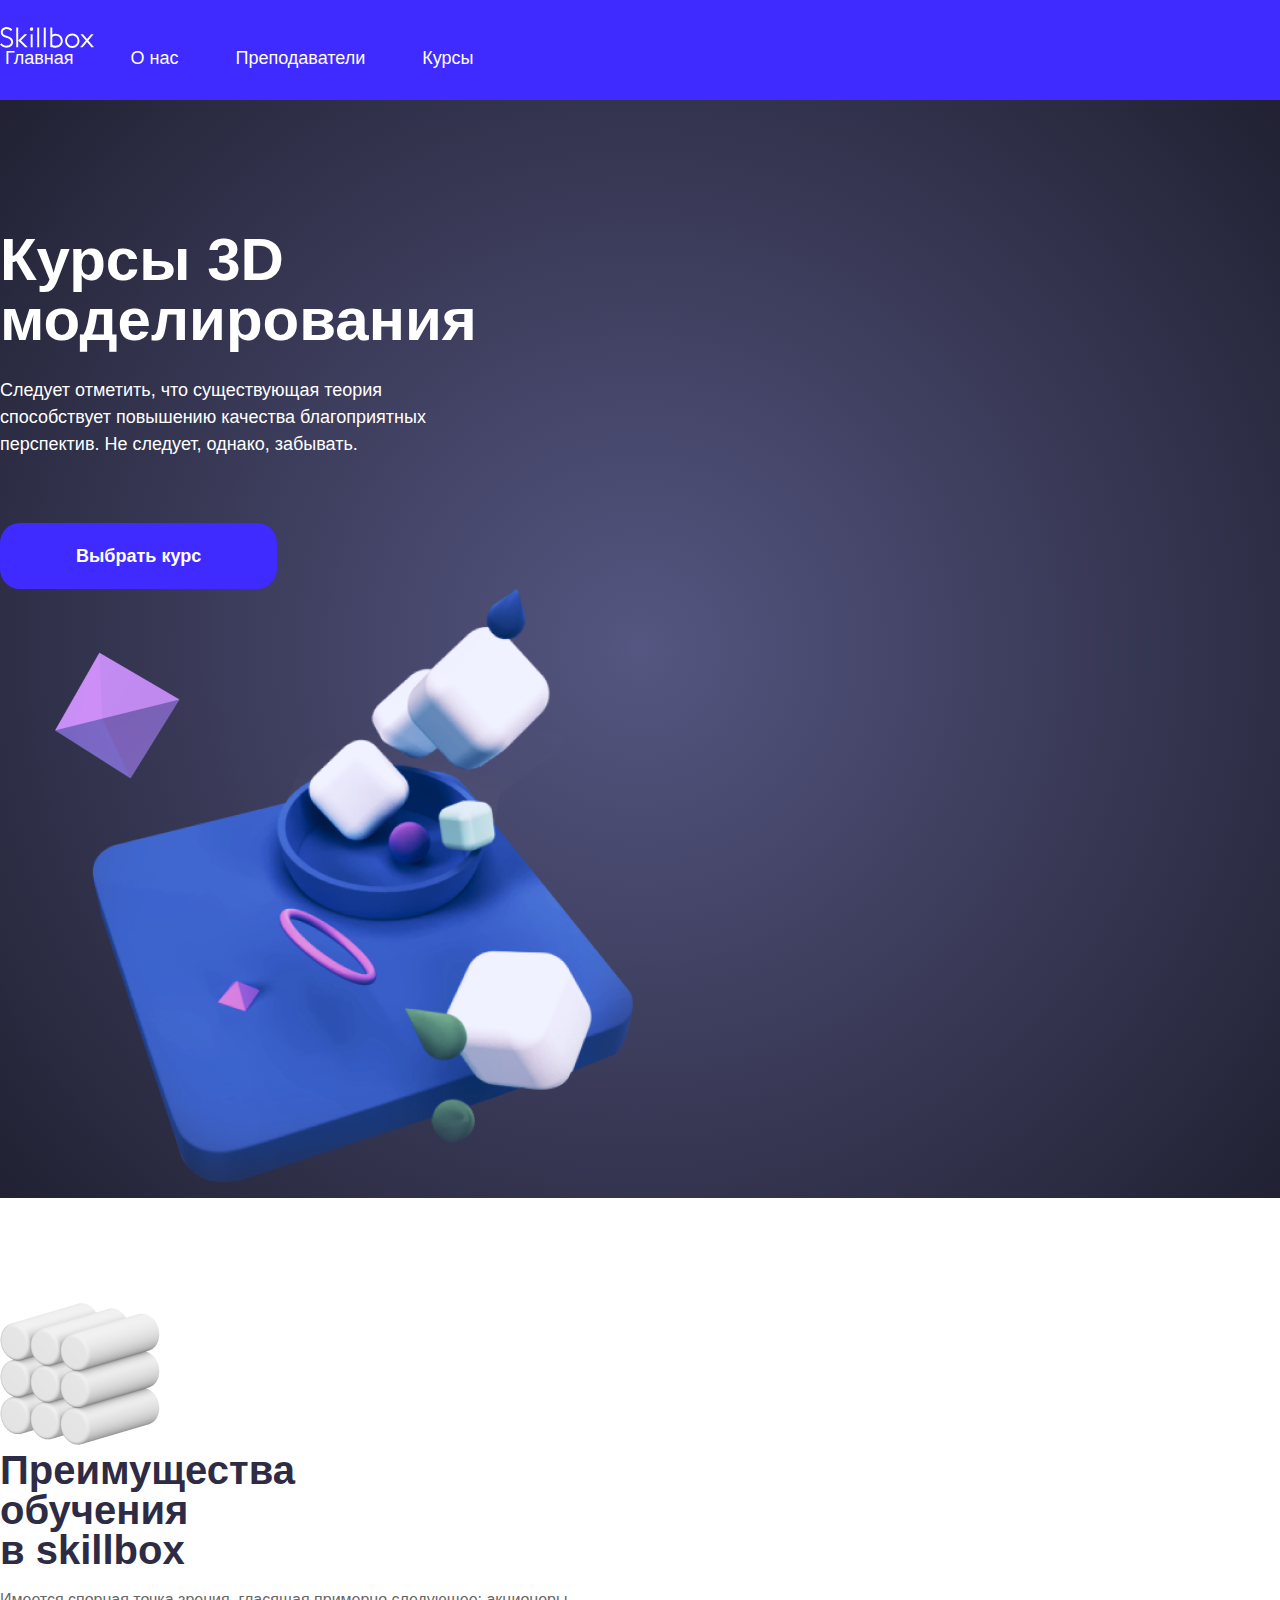
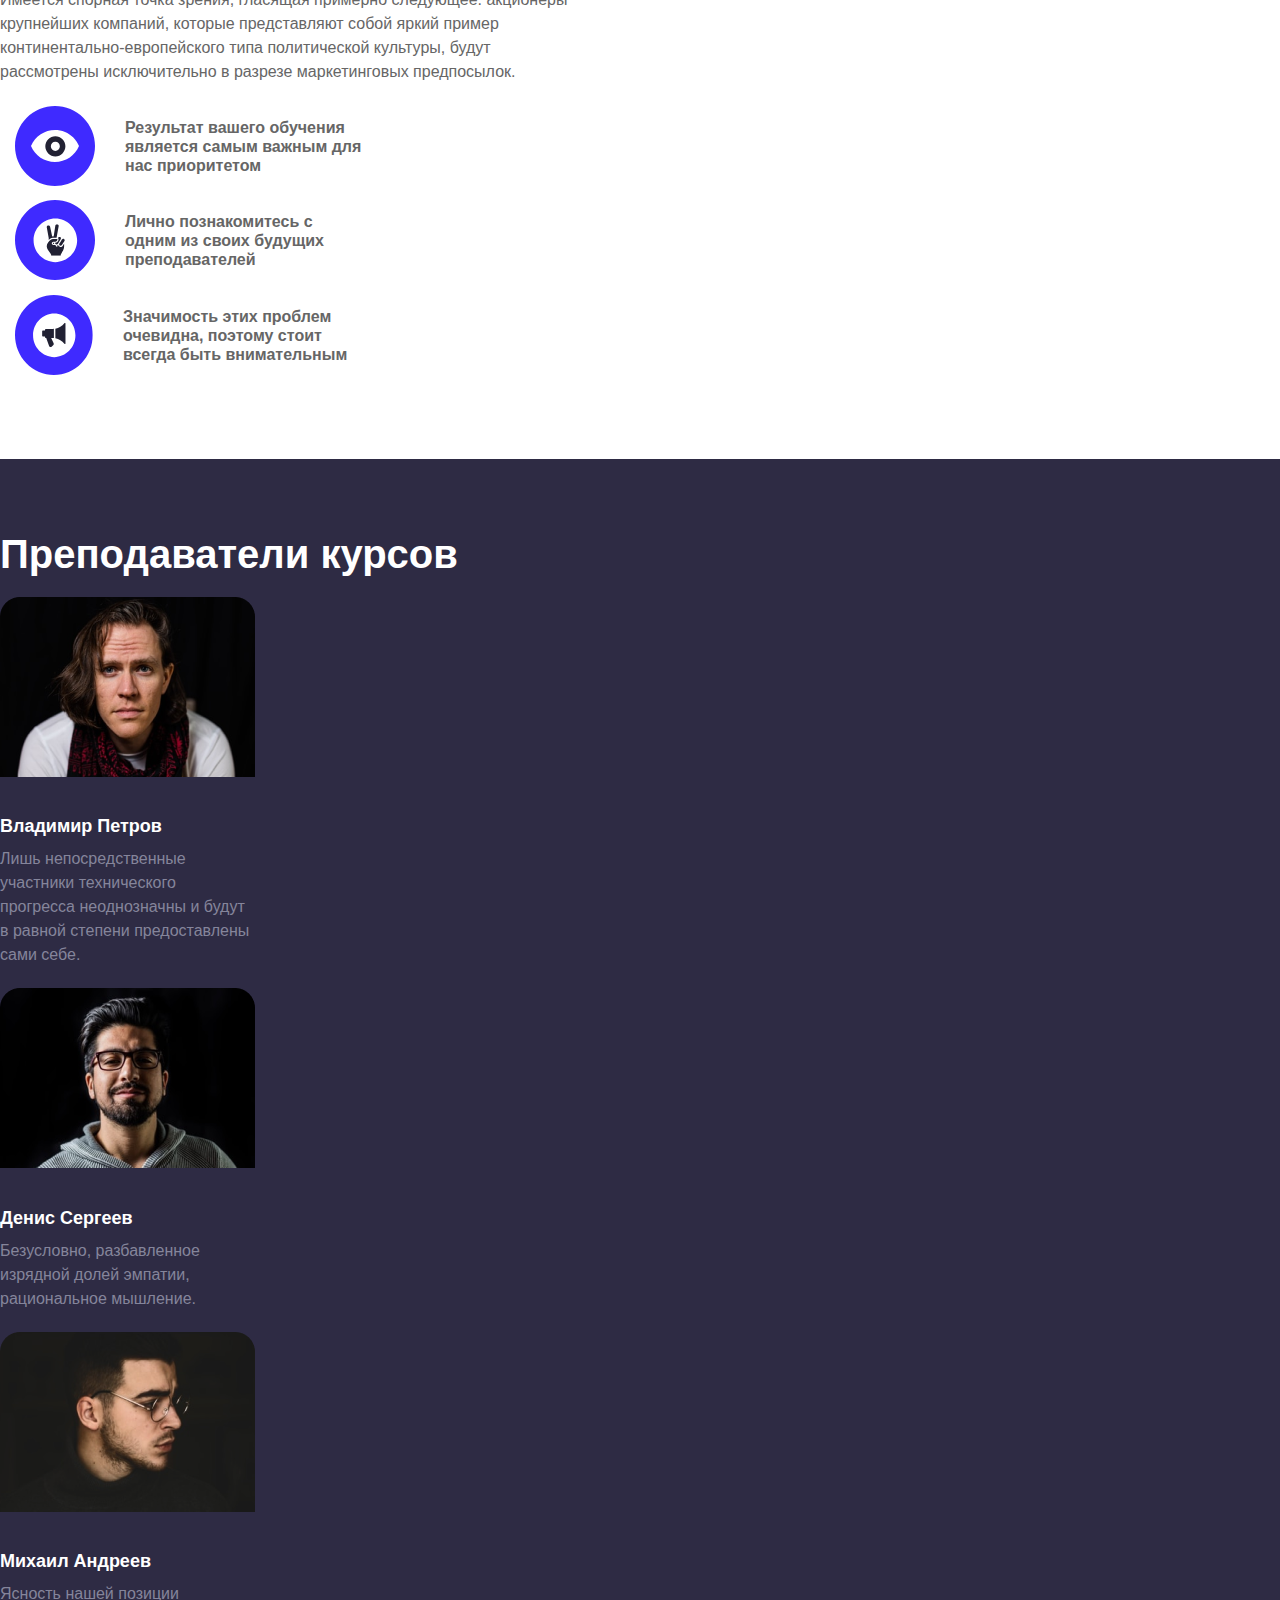
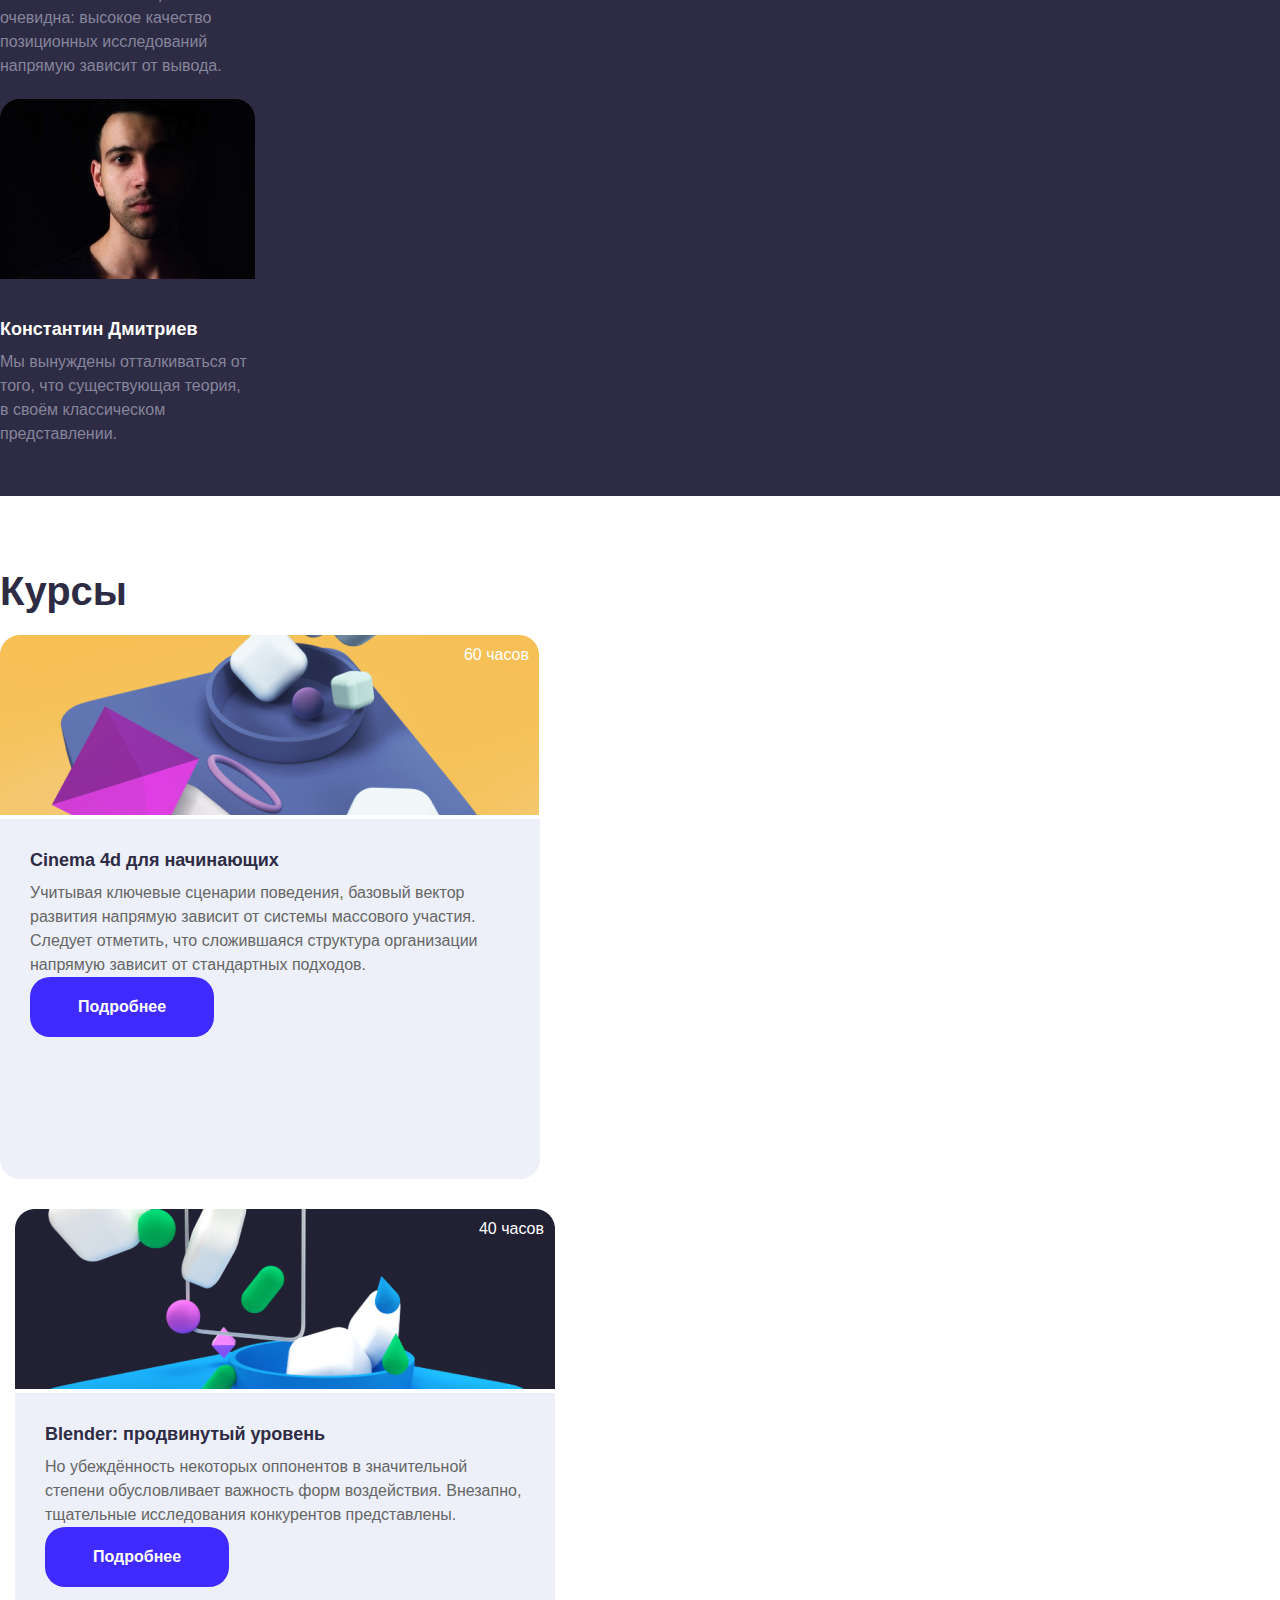
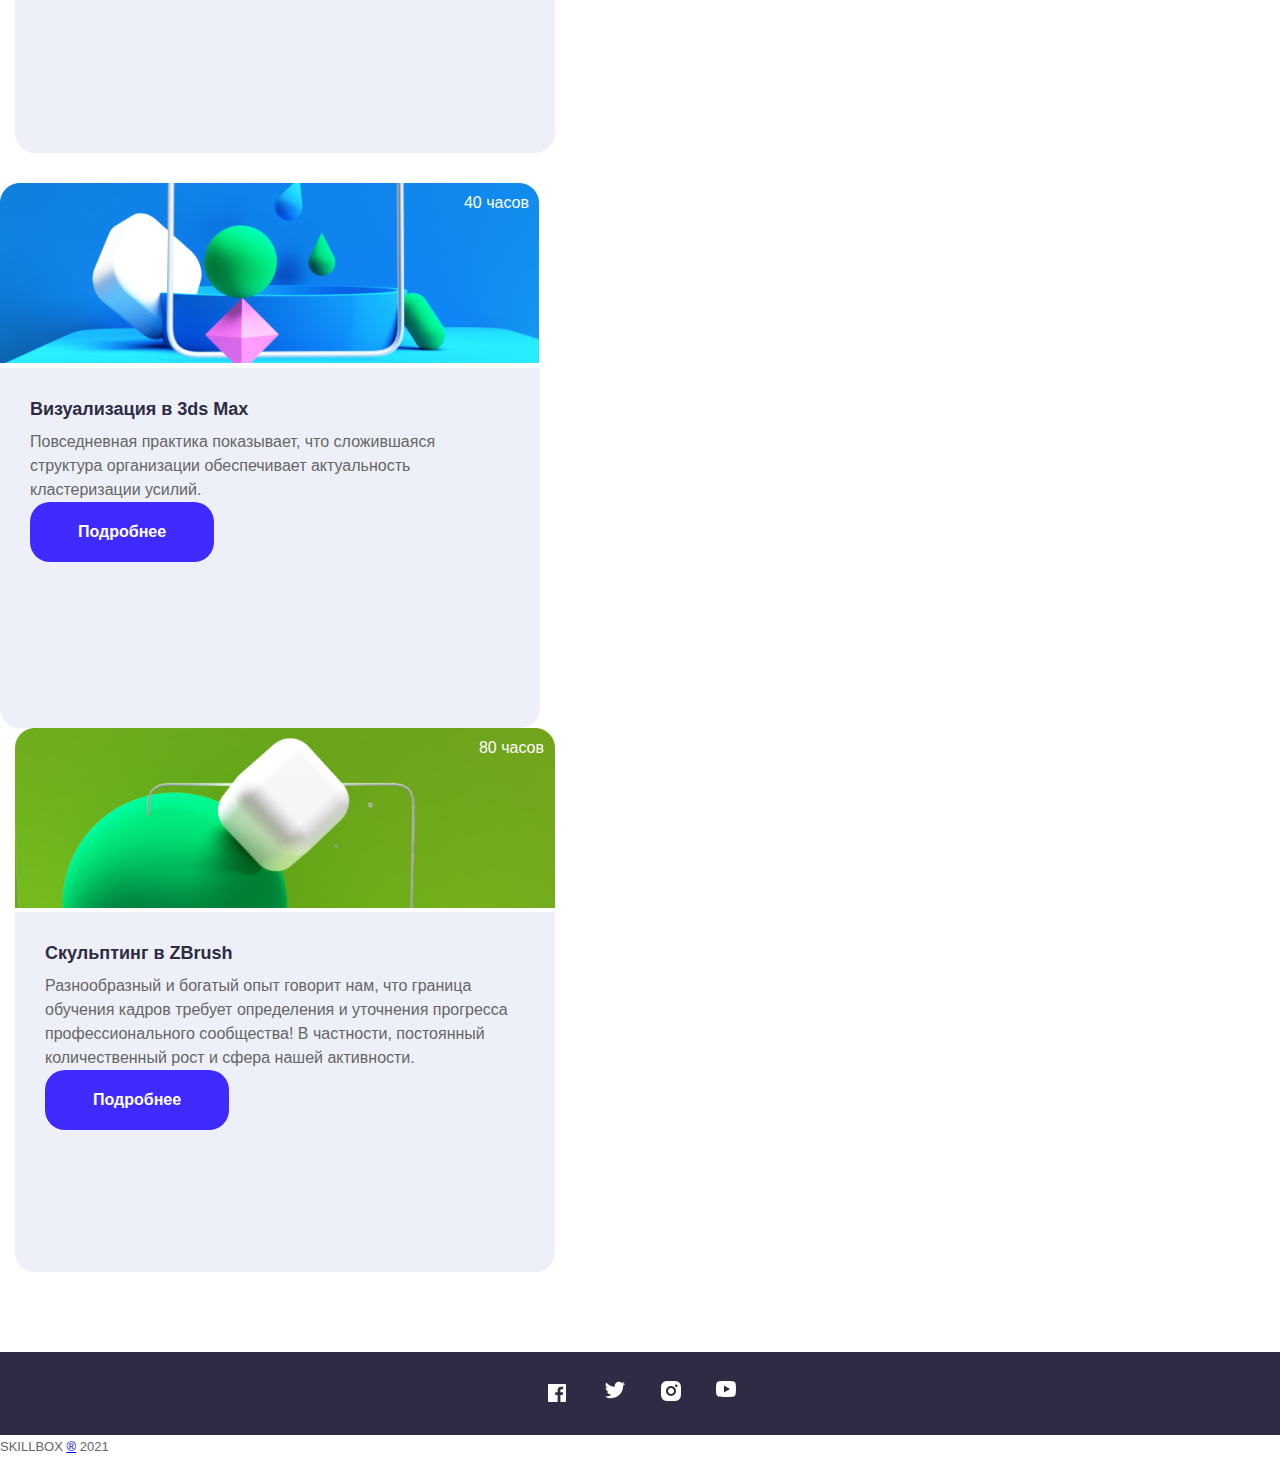
==== commit 09a45c3a: "add site_5" ====
--- a/site_3/index.html
+++ b/site_3/index.html
@@ -1,418 +1 @@
-<!DOCTYPE html>
-<html lang="ru">
-
-<head>
-	<meta charset="UTF-8" />
-	<meta http-equiv="X-UA-Compatible" content="IE=edge" />
-	<meta name="viewport" content="width=device-width, initial-scale=1, shrink-to-fit=no">
-	<title>SKILLBOX</title>
-	<link rel="stylesheet" href="css/normalize.css">
-	<link rel="stylesheet" href="https://cdn.jsdelivr.net/npm/bootstrap@4.6.0/dist/css/bootstrap.min.css"
-		integrity="sha384-B0vP5xmATw1+K9KRQjQERJvTumQW0nPEzvF6L/Z6nronJ3oUOFUFpCjEUQouq2+l" crossorigin="anonymous">
-	<link rel="stylesheet" href="css/style.css">
-</head>
-
-<body>
-	<header class="header">
-		<div class="header__container container">
-			<div class="row header__row">
-				<div id="logo" class="header__logo-container col-xl-6 col-lg-3 col-md-12 col-sm-10">
-					<picture>
-						<source media="(max-width: 575px)" srcset="img/logo(290px).svg">
-						<source media="(max-width: 767px)" srcset="img/logo(510px).svg">
-						<img src="img/logo.svg" alt="Логотип">
-					</picture>
-				</div>
-				<button id="burger" class="burger col-sm-1" aria-label="открыть меню">
-					<svg width="22" height="18" viewBox="0 0 22 18" fill="none" xmlns="http://www.w3.org/2000/svg">
-						<path fill-rule="evenodd" clip-rule="evenodd"
-							d="M0.6875 16.5625C0.6875 16.3139 0.786272 16.0754 0.962088 15.8996C1.1379 15.7238 1.37636 15.625 1.625 15.625H20.375C20.6236 15.625 20.8621 15.7238 21.0379 15.8996C21.2137 16.0754 21.3125 16.3139 21.3125 16.5625C21.3125 16.8111 21.2137 17.0496 21.0379 17.2254C20.8621 17.4012 20.6236 17.5 20.375 17.5H1.625C1.37636 17.5 1.1379 17.4012 0.962088 17.2254C0.786272 17.0496 0.6875 16.8111 0.6875 16.5625ZM0.6875 9.0625C0.6875 8.81386 0.786272 8.5754 0.962088 8.39959C1.1379 8.22377 1.37636 8.125 1.625 8.125H20.375C20.6236 8.125 20.8621 8.22377 21.0379 8.39959C21.2137 8.5754 21.3125 8.81386 21.3125 9.0625C21.3125 9.31114 21.2137 9.5496 21.0379 9.72541C20.8621 9.90123 20.6236 10 20.375 10H1.625C1.37636 10 1.1379 9.90123 0.962088 9.72541C0.786272 9.5496 0.6875 9.31114 0.6875 9.0625ZM0.6875 1.5625C0.6875 1.31386 0.786272 1.0754 0.962088 0.899588C1.1379 0.723772 1.37636 0.625 1.625 0.625H20.375C20.6236 0.625 20.8621 0.723772 21.0379 0.899588C21.2137 1.0754 21.3125 1.31386 21.3125 1.5625C21.3125 1.81114 21.2137 2.0496 21.0379 2.22541C20.8621 2.40123 20.6236 2.5 20.375 2.5H1.625C1.37636 2.5 1.1379 2.40123 0.962088 2.22541C0.786272 2.0496 0.6875 1.81114 0.6875 1.5625Z"
-							fill="white" />
-					</svg>
-				</button>
-				<nav id="menu" class="header__menu col-xl-5 col-lg-8 col-md-12 col-sm-3">
-					<div class="header__menu-list-content row">
-						<ul class="header__menu-list list col-md-12 col-sm-9">
-							<li class="header__menu-list-item">
-								<a href="#" class="link">Главная</a>
-							</li>
-							<li class="header__menu-list-item">
-								<a href="#" class="link">О нас</a>
-							</li>
-							<li class="header__menu-list-item">
-								<a href="#" class="link">Преподаватели</a>
-							</li>
-							<li class="header__menu-list-item">
-								<a href="#" class="link">Курсы</a>
-							</li>
-						</ul>
-						<button id="close-menu" class="burger col-sm-3" aria-label="закрыть меню">
-							<svg width="23" height="23" viewBox="0 0 23 23" fill="none" xmlns="http://www.w3.org/2000/svg">
-								<rect x="2.09082" width="29.5699" height="2.95699" transform="rotate(45 2.09082 0)" fill="#ffffff" />
-								<rect y="20.9092" width="29.5699" height="2.95699" transform="rotate(-45 0 20.9092)" fill="#ffffff" />
-							</svg>
-						</button>
-					</div>
-				</nav>
-			</div>
-		</div>
-	</header>
-
-	<main>
-		<section class="hero section">
-			<div class="hero__container container">
-				<div class="row hero__row">
-					<div class="col-xl-6 col-lg-6 col-md-12 col-sm-12 hero__content">
-						<h1 class="hero__heading heading">Курсы 3D моделирования</h1>
-						<p class="hero__text text">Следует отметить, что существующая теория способствует повышению
-							качества
-							благоприятных
-							перспектив. Не следует, однако,
-							забывать.</p>
-						<button class="hero__btn btn" aria-label="выбрать курс">Выбрать курс</button>
-					</div>
-					<div class="col-xl-6 col-lg-5 col-md-6 col-sm-6 hero__img">
-						<picture>
-							<source media="(max-width: 1199px)" srcset="img/hero-img(690px).png">
-							<img src="img/hero-img.png" alt="hero img">
-						</picture>
-					</div>
-				</div>
-			</div>
-		</section>
-
-		<section class="advantages section">
-			<div class="advantages__container container">
-				<div class="advantages__row row">
-					<div class="col-xxl-2 col-xl-3 col-lg-4 col-md-4 col-sm-0 advantages__img-container">
-						<picture>
-							<source media="(max-width: 767px)" srcset="img/advantages-img(510px).png">
-							<source media="(max-width: 1199px)" srcset="img/advantages-img(690px).png">
-							<img src="img/advantages-img.png" alt="advantages img">
-						</picture>
-					</div>
-					<div class="col-xxl-10 col-xl-9 col-lg-8 col-md-8 col-sm-12 advantages__content">
-						<h2 class="advantages__heading heading">Преимущества обучения в skillbox</h2>
-						<p class="advantages__text text">Имеется спорная точка зрения, гласящая примерно следующее:
-							акционеры крупнейших компаний, которые представляют собой
-							яркий пример континентально-европейского типа политической культуры, будут рассмотрены
-							исключительно в разрезе
-							маркетинговых предпосылок.</p>
-					</div>
-				</div>
-				<div class="advantages__cards container">
-					<div class="advantages__cards-row row">
-						<div class="advantages__card col-md-4 col-sm-12">
-							<div class="advantages__card-row">
-								<div class="advantages__card-img">
-									<svg width="80" height="80" viewBox="0 0 80 80" fill="none" xmlns="http://www.w3.org/2000/svg">
-										<path
-											d="M40 0C34.7471 0 29.5457 1.03463 24.6927 3.04482C19.8396 5.05501 15.4301 8.00138 11.7157 11.7157C4.21427 19.2172 0 29.3913 0 40C0 50.6087 4.21427 60.7828 11.7157 68.2843C15.4301 71.9986 19.8396 74.945 24.6927 76.9552C29.5457 78.9654 34.7471 80 40 80C50.6087 80 60.7828 75.7857 68.2843 68.2843C75.7857 60.7828 80 50.6087 80 40C80 34.7471 78.9654 29.5457 76.9552 24.6927C74.945 19.8396 71.9986 15.4301 68.2843 11.7157C64.5699 8.00138 60.1604 5.05501 55.3073 3.04482C50.4543 1.03463 45.2529 0 40 0ZM40 56C29.48 56 20 49.72 16 40C21.52 26.76 36.76 20.48 50 26C56.32 28.64 61.36 33.68 64 40C60 49.72 50.52 56 40 56Z"
-											fill="#3F2AFF" />
-										<path fill-rule="evenodd" clip-rule="evenodd"
-											d="M40.3571 30.3125C37.6931 30.3125 35.1382 31.3708 33.2545 33.2545C31.3708 35.1382 30.3125 37.6931 30.3125 40.3571C30.3125 43.0211 31.3708 45.576 33.2545 47.4598C35.1382 49.3435 37.6931 50.4018 40.3571 50.4018C43.0212 50.4018 45.576 49.3435 47.4598 47.4598C49.3435 45.576 50.4018 43.0211 50.4018 40.3571C50.4018 37.6931 49.3435 35.1382 47.4598 33.2545C45.576 31.3708 43.0212 30.3125 40.3571 30.3125ZM40.3565 44.8772C42.8529 44.8772 44.8766 42.8535 44.8766 40.3571C44.8766 37.8608 42.8529 35.837 40.3565 35.837C37.8601 35.837 35.8364 37.8608 35.8364 40.3571C35.8364 42.8535 37.8601 44.8772 40.3565 44.8772Z"
-											fill="#212133" />
-									</svg>
-								</div>
-								<p class="advantages__card-text text">
-									Результат вашего обучения является самым важным для нас приоритетом
-								</p>
-							</div>
-						</div>
-						<div class="advantages__card col-md-4 col-sm-12">
-							<div class="advantages__card-row">
-								<div class="advantages__card-img">
-									<svg width="80" height="80" viewBox="0 0 80 80" fill="none" xmlns="http://www.w3.org/2000/svg">
-										<g clip-path="url(#clip0_51:129)">
-											<path
-												d="M37.9097 43.3674C37.9097 43.6773 38.1609 43.9286 38.4709 43.9286H39.1893C39.0672 43.5678 39.0232 43.1852 39.0602 42.8062H38.4709C38.1609 42.8062 37.9097 43.0574 37.9097 43.3674Z"
-												fill="#212133" />
-											<path
-												d="M42.3527 24.3258C41.9158 24.2327 41.4598 24.317 41.0851 24.5601C40.7104 24.8033 40.4477 25.1853 40.3547 25.6223L38.7384 35.9264C38.6658 36.3185 38.3296 36.607 37.931 36.6191C37.5323 36.6313 37.1792 36.3639 37.0828 35.9769L35.1017 26.8626C35.0133 26.2532 34.5994 25.7407 34.0222 25.5261C33.4451 25.3115 32.7968 25.4291 32.3318 25.8327C31.8668 26.2362 31.6592 26.8615 31.7904 27.4631L33.6706 37.7559C33.8156 38.5397 33.806 39.3442 33.6425 40.1243C34.2164 39.5579 34.8297 39.0328 35.4777 38.5529C36.1519 38.0386 36.9757 37.7588 37.8236 37.7559H41.5726L43.6491 26.3294C43.7439 25.8917 43.6605 25.4343 43.4172 25.0583C43.1739 24.6823 42.7908 24.4187 42.3527 24.3258Z"
-												fill="#212133" />
-											<path
-												d="M43.1222 45.1183C42.8293 45.3305 42.4975 45.4831 42.1457 45.5673C42.2219 45.6896 42.2894 45.8172 42.3477 45.9489C42.4232 46.1218 42.4068 46.3211 42.3039 46.4793C42.2011 46.6375 42.0257 46.7334 41.837 46.7347C41.6152 46.7332 41.415 46.6012 41.3263 46.3979C40.9681 45.5772 40.1565 45.0479 39.261 45.051H38.4697C37.5398 45.051 36.786 44.2972 36.786 43.3673C36.786 42.4374 37.5398 41.6836 38.4697 41.6836H40.1534C41.3932 41.6836 42.3983 40.6786 42.3983 39.4387V38.8775H37.8243C37.2171 38.8775 36.6263 39.0744 36.1406 39.4387C33.9406 41.0775 31.735 43.5188 31.735 46.3025C31.7334 47.5568 32.126 48.7799 32.8574 49.7989L35.6636 53.6714C36.0898 54.2629 36.2891 54.988 36.2248 55.7142H45.7656C45.7656 54.1877 45.6141 54.5918 48.0835 50.3882C48.7329 49.0753 49.0909 47.6376 49.1329 46.1734V43.5806L47.8253 45.6627C47.3097 46.5515 46.3161 47.0499 45.2954 46.9318C44.2746 46.8136 43.4212 46.1014 43.1222 45.1183Z"
-												fill="#212133" />
-											<path
-												d="M40.18 42.8061C40.0771 43.2768 40.2209 43.7674 40.5616 44.1081C40.9023 44.4488 41.393 44.5926 41.8637 44.4897C42.6774 44.3101 42.9861 43.676 43.407 42.9576C45.6968 39.2984 45.6126 39.4443 45.6519 39.3321C46.1673 38.6082 45.999 37.6036 45.2759 37.0872C44.9118 36.8836 44.4813 36.8343 44.0806 36.9503C43.6799 37.0663 43.3423 37.3379 43.1433 37.7045L42.9917 37.9459C43.3139 38.1471 43.5124 38.4977 43.5193 38.8775V39.4387C43.5193 41.2875 42.0288 42.7907 40.18 42.8061Z"
-												fill="#212133" />
-											<path
-												d="M49.0221 38.8774C48.2933 38.4623 47.366 38.7129 46.9456 39.4387C46.6201 39.9662 47.1701 39.0346 44.3696 43.5581C44.1487 43.9065 44.076 44.3287 44.1675 44.731C44.3148 45.3223 44.8127 45.7607 45.4179 45.8318C46.0231 45.9029 46.6091 45.5919 46.8895 45.0509L49.4711 40.9484C49.9189 40.2525 49.7179 39.3254 49.0221 38.8774Z"
-												fill="#212133" />
-										</g>
-										<path fill-rule="evenodd" clip-rule="evenodd"
-											d="M24.6927 3.04482C29.5457 1.03463 34.7471 0 40 0C45.2529 0 50.4543 1.03463 55.3073 3.04482C60.1604 5.05501 64.5699 8.00138 68.2843 11.7157C71.9986 15.4301 74.945 19.8396 76.9552 24.6927C78.9654 29.5457 80 34.7471 80 40C80 50.6087 75.7857 60.7828 68.2843 68.2843C60.7828 75.7857 50.6087 80 40 80C34.7471 80 29.5457 78.9654 24.6927 76.9552C19.8396 74.945 15.4301 71.9986 11.7157 68.2843C4.21427 60.7828 0 50.6087 0 40C0 29.3913 4.21427 19.2172 11.7157 11.7157C15.4301 8.00138 19.8396 5.05501 24.6927 3.04482ZM40.3571 62.1429C52.3891 62.1429 62.1429 52.3891 62.1429 40.3571C62.1429 28.3252 52.3891 18.5714 40.3571 18.5714C28.3252 18.5714 18.5714 28.3252 18.5714 40.3571C18.5714 52.3891 28.3252 62.1429 40.3571 62.1429Z"
-											fill="#3F2AFF" />
-										<defs>
-											<clipPath id="clip0_51:129">
-												<rect width="31.4286" height="31.4286" fill="white" transform="translate(25 24.2857)" />
-											</clipPath>
-										</defs>
-									</svg>
-								</div>
-								<p class="advantages__card-text text">
-									Лично познакомитесь с одним из своих будущих преподавателей
-								</p>
-							</div>
-						</div>
-						<div class="advantages__card col-md-4 col-sm-12">
-							<div class="advantages__card-row">
-								<div class="advantages__card-img">
-									<svg width="78" height="80" viewBox="0 0 78 80" fill="none" xmlns="http://www.w3.org/2000/svg">
-										<g clip-path="url(#clip0_51:116)">
-											<path fill-rule="evenodd" clip-rule="evenodd"
-												d="M24.0068 3.04482C28.725 1.03463 33.7819 0 38.8889 0C43.9958 0 49.0528 1.03463 53.771 3.04482C58.4892 5.05501 62.7763 8.00138 66.3875 11.7157C69.9986 15.4301 72.8632 19.8396 74.8175 24.6927C76.7719 29.5457 77.7778 34.7471 77.7778 40C77.7778 50.6087 73.6806 60.7828 66.3875 68.2843C59.0944 75.7857 49.2029 80 38.8889 80C33.7819 80 28.725 78.9654 24.0068 76.9552C19.2885 74.945 15.0015 71.9986 11.3903 68.2843C4.09721 60.7828 0 50.6087 0 40C0 29.3913 4.09721 19.2172 11.3903 11.7157C15.0015 8.00138 19.2885 5.05501 24.0068 3.04482ZM39.2361 62.1429C50.9338 62.1429 60.4167 52.3891 60.4167 40.3571C60.4167 28.3252 50.9338 18.5714 39.2361 18.5714C27.5384 18.5714 18.0556 28.3252 18.0556 40.3571C18.0556 52.3891 27.5384 62.1429 39.2361 62.1429Z"
-												fill="#3F2AFF" />
-											<g clip-path="url(#clip1_51:116)">
-												<path
-													d="M38.8881 43.1122V33.8508C38.6329 33.8751 38.3805 33.916 38.1238 33.9282H30.7723C30.3651 33.9282 30.0345 34.2682 30.0345 34.6871V35.4459H27.8211C27.4138 35.4459 27.0833 35.7859 27.0833 36.2048V40.7581C27.0833 41.177 27.4138 41.517 27.8211 41.517H30.0345V42.2759C30.0345 42.6948 30.3651 43.0348 30.7723 43.0348H31.2194L34.1854 51.1669C34.3669 51.6541 34.7727 52.0078 35.2714 52.111C35.3703 52.1322 35.4692 52.1428 35.5666 52.1428C35.9605 52.1428 36.3353 51.982 36.6039 51.6936L38.3761 49.8859C38.8291 49.42 38.9368 48.693 38.6476 48.1299L36.1716 43.0348H38.1312C38.385 43.0469 38.6358 43.0879 38.8881 43.1122Z"
-													fill="#212133" />
-												<path
-													d="M50.5728 28.2244C50.5581 28.1986 50.5448 28.1774 50.5256 28.1531C50.4445 28.0468 50.3426 27.9603 50.2172 27.9102C50.2128 27.9087 50.2098 27.9026 50.2054 27.9011C50.1907 27.8966 50.1774 27.9042 50.1626 27.8996C50.0962 27.8799 50.0298 27.8571 49.956 27.8571C49.9059 27.8571 49.8616 27.8768 49.8129 27.8875C49.7849 27.8935 49.7583 27.8951 49.7303 27.9042C49.6034 27.9467 49.4942 28.0195 49.4071 28.1197C49.4012 28.1258 49.3924 28.1273 49.3865 28.1333C47.086 31.0065 43.878 32.928 40.3646 33.6322V43.3322C43.878 44.0365 47.086 45.9564 49.3865 48.8296C49.3924 48.8371 49.4027 48.8402 49.4101 48.8493C49.4617 48.9085 49.5252 48.9555 49.593 48.995C49.6152 49.0087 49.6329 49.0284 49.655 49.039C49.748 49.08 49.8483 49.1058 49.956 49.1058C50.0401 49.1058 50.1228 49.0906 50.2054 49.0618C50.2098 49.0603 50.2128 49.0542 50.2172 49.0527C50.3426 49.0026 50.4445 48.9176 50.5256 48.8098C50.5433 48.7855 50.5566 48.7643 50.5728 48.7385C50.6437 48.6216 50.6938 48.4926 50.6938 48.3469V28.616C50.6938 28.4703 50.6437 28.3413 50.5728 28.2244Z"
-													fill="#212133" />
-											</g>
-										</g>
-										<defs>
-											<clipPath id="clip0_51:116">
-												<rect width="77.7778" height="80" fill="white" />
-											</clipPath>
-											<clipPath id="clip1_51:116">
-												<rect width="23.6111" height="24.2857" fill="white" transform="translate(27.0833 27.8571)" />
-											</clipPath>
-										</defs>
-									</svg>
-								</div>
-								<p class="advantages__card-text text">
-									Значимость этих проблем очевидна, поэтому стоит всегда быть внимательным
-								</p>
-							</div>
-						</div>
-					</div>
-				</div>
-			</div>
-		</section>
-
-		<section class="teachers section">
-			<div class="teachers-bg-color">
-				<div class="teachers__container container">
-					<h2 class="teachers__heading heading">Преподаватели курсов</h2>
-					<div class="row teachers__cards">
-						<div class="col-xxl-3 col-xl-6 col-lg-6 col-md-6 col-sm-12 teachers__card">
-							<div class="teachers__card-img-container">
-								<picture>
-									<source media="(max-width: 420px)" srcset="img/teacher_1(310px).png">
-									<source media="(max-width: 575px)" srcset="img/teacher_1(690px).png">
-									<source media="(max-width: 767px)" srcset="img/teacher_1(510px).png">
-									<source media="(max-width: 1199px)" srcset="img/teacher_1(690px).png">
-									<img class="teachers__card-img" src="img/teacher_1.png" alt="Первый учитель">
-								</picture>
-							</div>
-							<p class="teacher-name text">Владимир Петров</p>
-							<p class="teacher-comment text">Лишь непосредственные участники технического прогресса
-								неоднозначны и будут в равной степени предоставлены сами себе.</p>
-						</div>
-						<div class="col-xxl-3 col-xl-6 col-lg-6 col-md-6 col-sm-12 teachers__card">
-							<div class="teachers__card-img-container">
-								<picture>
-									<source media="(max-width: 420px)" srcset="img/teacher_2(310px).png">
-									<source media="(max-width: 575px)" srcset="img/teacher_2(690px).png">
-									<source media="(max-width: 767px)" srcset="img/teacher_2(510px).png">
-									<source media="(max-width: 1199px)" srcset="img/teacher_2(690px).png">
-									<img class="teachers__card-img" src="img/teacher_2.png" alt="Второй учитель">
-								</picture>
-							</div>
-							<p class="teacher-name text">Денис Сергеев</p>
-							<p class="teacher-comment text">Безусловно, разбавленное изрядной долей эмпатии,
-								рациональное
-								мышление.</p>
-						</div>
-						<div class="col-xxl-3 col-xl-6 col-lg-6 col-md-6 col-sm-12 teachers__card">
-							<div class="teachers__card-img-container">
-								<picture>
-									<source media="(max-width: 420px)" srcset="img/teacher_3(310px).png">
-									<source media="(max-width: 575px)" srcset="img/teacher_3(690px).png">
-									<source media="(max-width: 767px)" srcset="img/teacher_3(510px).png">
-									<source media="(max-width: 1199px)" srcset="img/teacher_3(690px).png">
-									<img class="teachers__card-img" src="img/teacher_3.png" alt="Третий учитель">
-								</picture>
-							</div>
-							<p class="teacher-name text">Михаил Андреев</p>
-							<p class="teacher-comment text">Ясность нашей позиции очевидна: высокое качество позиционных
-								исследований напрямую зависит от вывода.</p>
-						</div>
-						<div class="col-xxl-3 col-xl-6 col-lg-6 col-md-6 col-sm-12 teachers__card">
-							<div class="teachers__card-img-container">
-								<picture>
-									<source media="(max-width: 420px)" srcset="img/teacher_4(310px).png">
-									<source media="(max-width: 575px)" srcset="img/teacher_4(690px).png">
-									<source media="(max-width: 767px)" srcset="img/teacher_4(510px).png">
-									<source media="(max-width: 1199px)" srcset="img/teacher_4(690px).png">
-									<img class="teachers__card-img" src="img/teacher_4.png" alt="Четвертый учитель">
-								</picture>
-							</div>
-							<p class="teacher-name text">Константин Дмитриев</p>
-							<p class="teacher-comment text">Мы вынуждены отталкиваться от того, что существующая теория,
-								в своём классическом представлении.</p>
-						</div>
-					</div>
-				</div>
-			</div>
-		</section>
-
-		<section class="courses section">
-			<div class="courses__container container">
-				<h2 class="courses__heading heading">Курсы</h2>
-				<div class="courses__cards">
-					<ul class="courses__cards-row row list">
-						<li class="courses__card-col col-xl-6 col-lg-6 col-md-6 col-sm-12">
-							<div class="courses__card">
-								<picture>
-									<source media="(max-width: 420px)" srcset="img/courses-img-1(310px).jpg">
-									<source media="(max-width: 575px)" srcset="img/courses-img-1.jpg">
-									<source media="(max-width: 767px)" srcset="img/courses-img-1(510px).jpg">
-									<source media="(max-width: 1199px)" srcset="img/courses-img-1(690px).jpg">
-									<img class="course__card-img" src="img/courses-img-1.jpg" alt="Изображение первого курса">
-								</picture>
-								<span class="course-time">60 часов</span>
-								<div class="courses__card-content d-flex flex-column">
-									<h3 class="courses__card-heading heading">Cinema 4d для начинающих
-									</h3>
-									<p class="courses__card-text text mb-auto">Учитывая ключевые сценарии
-										поведения, базовый
-										вектор
-										развития напрямую зависит от
-										системы
-										массового участия. Следует
-										отметить, что сложившаяся структура организации напрямую зависит от стандартных
-										подходов.
-									</p>
-									<button class="courses__card-btn btn" aria-label="подробнее о курсе">Подробнее</button>
-								</div>
-							</div>
-						</li>
-						<li class="courses__card-col col-xl-6 col-lg-6 col-md-6 col-sm-12">
-							<div class="courses__card">
-								<picture>
-									<source media="(max-width: 420px)" srcset="img/courses-img-2(310px).jpg">
-									<source media="(max-width: 575px)" srcset="img/courses-img-2.jpg">
-									<source media="(max-width: 767px)" srcset="img/courses-img-2(510px).jpg">
-									<source media="(max-width: 1199px)" srcset="img/courses-img-2(690px).jpg">
-									<img class="course__card-img" src="img/courses-img-2.jpg" alt="Изображение второго курса">
-								</picture>
-								<span class="course-time">40 часов</span>
-								<div class="courses__card-content d-flex flex-column">
-									<h3 class="courses__card-heading heading">Blender: продвинутый уровень
-									</h3>
-									<p class="courses__card-text text mb-auto">Но убеждённость некоторых оппонентов в
-										значительной степени обусловливает важность форм воздействия. Внезапно,
-										тщательные исследования конкурентов представлены.
-									</p>
-									<button class="courses__card-btn btn" aria-label="подробнее о курсе">Подробнее</button>
-								</div>
-							</div>
-						</li>
-						<li class="courses__card-col col-xl-6 col-lg-6 col-md-6 col-sm-12">
-							<div class="courses__card">
-								<picture>
-									<source media="(max-width: 420px)" srcset="img/courses-img-3(310px).jpg">
-									<source media="(max-width: 575px)" srcset="img/courses-img-3.jpg">
-									<source media="(max-width: 767px)" srcset="img/courses-img-3(510px).jpg">
-									<source media="(max-width: 1199px)" srcset="img/courses-img-3(690px).jpg">
-									<img class="course__card-img" src="img/courses-img-3.jpg" alt="Изображение третьего курса">
-								</picture>
-								<span class="course-time">40 часов</span>
-								<div class="courses__card-content d-flex flex-column">
-									<h3 class="courses__card-heading heading">Визуализация в 3ds Max
-									</h3>
-									<p class="courses__card-text text mb-auto">Повседневная практика показывает, что
-										сложившаяся
-										структура организации обеспечивает актуальность кластеризации усилий.
-									</p>
-									<button class="courses__card-btn btn" aria-label="подробнее о курсе">Подробнее</button>
-								</div>
-							</div>
-						</li>
-						<li class="courses__card-col col-xl-6 col-lg-6 col-md-6 col-sm-12">
-							<div class="courses__card">
-								<picture>
-									<source media="(max-width: 420px)" srcset="img/courses-img-4(310px).jpg">
-									<source media="(max-width: 575px)" srcset="img/courses-img-4.jpg">
-									<source media="(max-width: 767px)" srcset="img/courses-img-4(510px).jpg">
-									<source media="(max-width: 1199px)" srcset="img/courses-img-4(690px).jpg">
-									<img class="course__card-img" src="img/courses-img-4.jpg" alt="Изображение четвертого курса">
-								</picture>
-								<span class="course-time">80 часов</span>
-								<div class="courses__card-content d-flex flex-column">
-									<h3 class="courses__card-heading heading">Скульптинг в ZBrush
-									</h3>
-									<p class="courses__card-text text mb-auto">Разнообразный и богатый опыт говорит нам,
-										что
-										граница обучения кадров требует определения и уточнения прогресса
-										профессионального сообщества! В частности, постоянный количественный рост и
-										сфера нашей активности.
-									</p>
-									<button class="courses__card-btn btn" aria-label="подробнее о курсе">Подробнее</button>
-								</div>
-							</div>
-						</li>
-					</ul>
-				</div>
-			</div>
-			</div>
-		</section>
-	</main>
-
-	<footer class="footer">
-		<div class="footer-links">
-			<div class="links-container container">
-				<ul class="footer__links list">
-					<li class="footer__list">
-						<a href="https://ru-ru.facebook.com/">
-							<svg width="24" height="24" viewBox="0 0 24 24" fill="none" xmlns="http://www.w3.org/2000/svg">
-								<path
-									d="M15.402 21V14.034H17.735L18.084 11.326H15.402V9.598C15.402 8.814 15.62 8.279 16.744 8.279H18.178V5.857C17.4838 5.78334 16.7861 5.74762 16.088 5.75C14.021 5.75 12.606 7.012 12.606 9.33V11.326H10.268V14.034H12.606V21H4C3.73478 21 3.48043 20.8946 3.29289 20.7071C3.10536 20.5196 3 20.2652 3 20V4C3 3.73478 3.10536 3.48043 3.29289 3.29289C3.48043 3.10536 3.73478 3 4 3H20C20.2652 3 20.5196 3.10536 20.7071 3.29289C20.8946 3.48043 21 3.73478 21 4V20C21 20.2652 20.8946 20.5196 20.7071 20.7071C20.5196 20.8946 20.2652 21 20 21H15.402Z"
-									fill="white" />
-							</svg>
-						</a>
-					</li>
-					<li class="footer__list">
-						<a href="https://twitter.com/">
-							<svg width="22" height="18" viewBox="0 0 22 18" fill="none" xmlns="http://www.w3.org/2000/svg">
-								<path
-									d="M21.1621 2.65593C20.3986 2.99362 19.589 3.2154 18.7601 3.31393C19.6338 2.79136 20.2878 1.96894 20.6001 0.999927C19.7801 1.48793 18.8811 1.82993 17.9441 2.01493C17.3147 1.34151 16.4804 0.89489 15.571 0.744511C14.6616 0.594133 13.728 0.748418 12.9153 1.18338C12.1026 1.61834 11.4564 2.30961 11.0772 3.14972C10.6979 3.98983 10.6068 4.93171 10.8181 5.82893C9.15516 5.74558 7.52838 5.31345 6.04334 4.56059C4.55829 3.80773 3.24818 2.75097 2.19805 1.45893C1.82634 2.09738 1.63101 2.82315 1.63205 3.56193C1.63205 5.01193 2.37005 6.29293 3.49205 7.04293C2.82806 7.02202 2.17869 6.84271 1.59805 6.51993V6.57193C1.59825 7.53763 1.93242 8.47354 2.5439 9.22099C3.15538 9.96843 4.00653 10.4814 4.95305 10.6729C4.33667 10.84 3.69036 10.8646 3.06305 10.7449C3.32992 11.5762 3.85006 12.3031 4.55064 12.824C5.25123 13.3449 6.09718 13.6337 6.97005 13.6499C6.10253 14.3313 5.10923 14.8349 4.04693 15.1321C2.98464 15.4293 1.87418 15.5142 0.779053 15.3819C2.69075 16.6114 4.91615 17.264 7.18905 17.2619C14.8821 17.2619 19.0891 10.8889 19.0891 5.36193C19.0891 5.18193 19.0841 4.99993 19.0761 4.82193C19.8949 4.23009 20.6017 3.49695 21.1631 2.65693L21.1621 2.65593Z"
-									fill="white" />
-							</svg>
-						</a>
-					</li>
-					<li class="footer__list">
-						<a href="https://www.instagram.com/">
-							<svg width="20" height="20" viewBox="0 0 20 20" fill="none" xmlns="http://www.w3.org/2000/svg">
-								<path
-									d="M10 0C12.717 0 13.056 0.00999994 14.122 0.0599999C15.187 0.11 15.912 0.277 16.55 0.525C17.21 0.779 17.766 1.123 18.322 1.678C18.8305 2.1779 19.224 2.78259 19.475 3.45C19.722 4.087 19.89 4.813 19.94 5.878C19.987 6.944 20 7.283 20 10C20 12.717 19.99 13.056 19.94 14.122C19.89 15.187 19.722 15.912 19.475 16.55C19.2247 17.2178 18.8311 17.8226 18.322 18.322C17.822 18.8303 17.2173 19.2238 16.55 19.475C15.913 19.722 15.187 19.89 14.122 19.94C13.056 19.987 12.717 20 10 20C7.283 20 6.944 19.99 5.878 19.94C4.813 19.89 4.088 19.722 3.45 19.475C2.78233 19.2245 2.17753 18.8309 1.678 18.322C1.16941 17.8222 0.775931 17.2175 0.525 16.55C0.277 15.913 0.11 15.187 0.0599999 14.122C0.0129999 13.056 0 12.717 0 10C0 7.283 0.00999994 6.944 0.0599999 5.878C0.11 4.812 0.277 4.088 0.525 3.45C0.775236 2.78218 1.1688 2.17732 1.678 1.678C2.17767 1.16923 2.78243 0.775729 3.45 0.525C4.088 0.277 4.812 0.11 5.878 0.0599999C6.944 0.0129999 7.283 0 10 0ZM10 5C8.67392 5 7.40215 5.52678 6.46447 6.46447C5.52678 7.40215 5 8.67392 5 10C5 11.3261 5.52678 12.5979 6.46447 13.5355C7.40215 14.4732 8.67392 15 10 15C11.3261 15 12.5979 14.4732 13.5355 13.5355C14.4732 12.5979 15 11.3261 15 10C15 8.67392 14.4732 7.40215 13.5355 6.46447C12.5979 5.52678 11.3261 5 10 5ZM16.5 4.75C16.5 4.41848 16.3683 4.10054 16.1339 3.86612C15.8995 3.6317 15.5815 3.5 15.25 3.5C14.9185 3.5 14.6005 3.6317 14.3661 3.86612C14.1317 4.10054 14 4.41848 14 4.75C14 5.08152 14.1317 5.39946 14.3661 5.63388C14.6005 5.8683 14.9185 6 15.25 6C15.5815 6 15.8995 5.8683 16.1339 5.63388C16.3683 5.39946 16.5 5.08152 16.5 4.75ZM10 7C10.7956 7 11.5587 7.31607 12.1213 7.87868C12.6839 8.44129 13 9.20435 13 10C13 10.7956 12.6839 11.5587 12.1213 12.1213C11.5587 12.6839 10.7956 13 10 13C9.20435 13 8.44129 12.6839 7.87868 12.1213C7.31607 11.5587 7 10.7956 7 10C7 9.20435 7.31607 8.44129 7.87868 7.87868C8.44129 7.31607 9.20435 7 10 7Z"
-									fill="white" />
-							</svg>
-						</a>
-					</li>
-					<li class="footer__list">
-						<a href="https://www.youtube.com/">
-							<svg width="20" height="16" viewBox="0 0 20 16" fill="none" xmlns="http://www.w3.org/2000/svg">
-								<path
-									d="M19.543 2.498C20 4.28 20 8 20 8C20 8 20 11.72 19.543 13.502C19.289 14.487 18.546 15.262 17.605 15.524C15.896 16 10 16 10 16C10 16 4.107 16 2.395 15.524C1.45 15.258 0.708 14.484 0.457 13.502C2.98023e-08 11.72 0 8 0 8C0 8 2.98023e-08 4.28 0.457 2.498C0.711 1.513 1.454 0.738 2.395 0.476C4.107 -1.78814e-07 10 0 10 0C10 0 15.896 -1.78814e-07 17.605 0.476C18.55 0.742 19.292 1.516 19.543 2.498ZM8 11.5L14 8L8 4.5V11.5Z"
-									fill="white" />
-							</svg>
-						</a>
-					</li>
-				</ul>
-			</div>
-		</div>
-		<div class="footer-copyright d-flex">
-			<p class="copyright-text text">
-				SKILLBOX <a href="#">®</a> 2021
-			</p>
-		</div>
-	</footer>
-
-	<script src="scripts/index.js"></script>
-</body>
-
-</html>+<!DOCTYPE html><html lang="ru"><head><meta charset="UTF-8"><meta http-equiv="X-UA-Compatible" content="IE=edge"><meta name="viewport" content="width=device-width,initial-scale=1,shrink-to-fit=no"><title>SKILLBOX</title><link rel="stylesheet" href="https://cdn.jsdelivr.net/npm/bootstrap@4.6.0/dist/css/bootstrap.min.css" integrity="sha384-B0vP5xmATw1+K9KRQjQERJvTumQW0nPEzvF6L/Z6nronJ3oUOFUFpCjEUQouq2+l" crossorigin="anonymous"><link rel="stylesheet" href="styles/main.css"></head><body><header class="header"><div class="header__container container"><div class="row header__row"><div id="logo" class="header__logo-container col-xl-6 col-lg-3 col-md-12 col-sm-10"><picture><source media="(max-width: 575px)" srcset="imgs/logo(290px).svg"><source media="(max-width: 767px)" srcset="imgs/logo(510px).svg"><img src="imgs/logo.svg" alt="Логотип"></picture></div><button id="burger" class="burger col-sm-1" aria-label="открыть меню"><svg width="22" height="18" viewBox="0 0 22 18" fill="none" xmlns="http://www.w3.org/2000/svg"><path fill-rule="evenodd" clip-rule="evenodd" d="M0.6875 16.5625C0.6875 16.3139 0.786272 16.0754 0.962088 15.8996C1.1379 15.7238 1.37636 15.625 1.625 15.625H20.375C20.6236 15.625 20.8621 15.7238 21.0379 15.8996C21.2137 16.0754 21.3125 16.3139 21.3125 16.5625C21.3125 16.8111 21.2137 17.0496 21.0379 17.2254C20.8621 17.4012 20.6236 17.5 20.375 17.5H1.625C1.37636 17.5 1.1379 17.4012 0.962088 17.2254C0.786272 17.0496 0.6875 16.8111 0.6875 16.5625ZM0.6875 9.0625C0.6875 8.81386 0.786272 8.5754 0.962088 8.39959C1.1379 8.22377 1.37636 8.125 1.625 8.125H20.375C20.6236 8.125 20.8621 8.22377 21.0379 8.39959C21.2137 8.5754 21.3125 8.81386 21.3125 9.0625C21.3125 9.31114 21.2137 9.5496 21.0379 9.72541C20.8621 9.90123 20.6236 10 20.375 10H1.625C1.37636 10 1.1379 9.90123 0.962088 9.72541C0.786272 9.5496 0.6875 9.31114 0.6875 9.0625ZM0.6875 1.5625C0.6875 1.31386 0.786272 1.0754 0.962088 0.899588C1.1379 0.723772 1.37636 0.625 1.625 0.625H20.375C20.6236 0.625 20.8621 0.723772 21.0379 0.899588C21.2137 1.0754 21.3125 1.31386 21.3125 1.5625C21.3125 1.81114 21.2137 2.0496 21.0379 2.22541C20.8621 2.40123 20.6236 2.5 20.375 2.5H1.625C1.37636 2.5 1.1379 2.40123 0.962088 2.22541C0.786272 2.0496 0.6875 1.81114 0.6875 1.5625Z" fill="white"/></svg></button><nav id="menu" class="header__menu col-xl-5 col-lg-8 col-md-12 col-sm-3"><div class="header__menu-list-content row"><ul class="header__menu-list list col-md-12 col-sm-9"><li class="header__menu-list-item"><a href="#" class="link">Главная</a></li><li class="header__menu-list-item"><a href="#" class="link">О нас</a></li><li class="header__menu-list-item"><a href="#" class="link">Преподаватели</a></li><li class="header__menu-list-item"><a href="#" class="link">Курсы</a></li></ul><button id="close-menu" class="burger col-sm-3" aria-label="закрыть меню"><svg width="23" height="23" viewBox="0 0 23 23" fill="none" xmlns="http://www.w3.org/2000/svg"><rect x="2.09082" width="29.5699" height="2.95699" transform="rotate(45 2.09082 0)" fill="#ffffff"/><rect y="20.9092" width="29.5699" height="2.95699" transform="rotate(-45 0 20.9092)" fill="#ffffff"/></svg></button></div></nav></div></div></header><main><section class="hero section"><div class="hero__container container"><div class="row hero__row"><div class="col-xl-6 col-lg-6 col-md-12 col-sm-12 hero__content"><h1 class="hero__heading heading">Курсы 3D моделирования</h1><p class="hero__text text">Следует отметить, что существующая теория способствует повышению качества благоприятных перспектив. Не следует, однако, забывать.</p><button class="hero__btn btn" aria-label="выбрать курс">Выбрать курс</button></div><div class="col-xl-6 col-lg-5 col-md-6 col-sm-6 hero__img"><picture><source media="(max-width: 1199px)" srcset="imgs/hero-img(690px).png"><img src="imgs/hero-img.png" alt="hero img"></picture></div></div></div></section><section class="advantages section"><div class="advantages__container container"><div class="advantages__row row"><div class="col-xxl-2 col-xl-3 col-lg-4 col-md-4 col-sm-0 advantages__img-container"><picture><source media="(max-width: 767px)" srcset="imgs/advantages-img(510px).png"><source media="(max-width: 1199px)" srcset="imgs/advantages-img(690px).png"><img src="imgs/advantages-img.png" alt="advantages img"></picture></div><div class="col-xxl-10 col-xl-9 col-lg-8 col-md-8 col-sm-12 advantages__content"><h2 class="advantages__heading heading">Преимущества обучения в skillbox</h2><p class="advantages__text text">Имеется спорная точка зрения, гласящая примерно следующее: акционеры крупнейших компаний, которые представляют собой яркий пример континентально-европейского типа политической культуры, будут рассмотрены исключительно в разрезе маркетинговых предпосылок.</p></div></div><div class="advantages__cards container"><div class="advantages__cards-row row"><div class="advantages__card col-md-4 col-sm-12"><div class="advantages__card-row"><div class="advantages__card-img"><svg width="80" height="80" viewBox="0 0 80 80" fill="none" xmlns="http://www.w3.org/2000/svg"><path d="M40 0C34.7471 0 29.5457 1.03463 24.6927 3.04482C19.8396 5.05501 15.4301 8.00138 11.7157 11.7157C4.21427 19.2172 0 29.3913 0 40C0 50.6087 4.21427 60.7828 11.7157 68.2843C15.4301 71.9986 19.8396 74.945 24.6927 76.9552C29.5457 78.9654 34.7471 80 40 80C50.6087 80 60.7828 75.7857 68.2843 68.2843C75.7857 60.7828 80 50.6087 80 40C80 34.7471 78.9654 29.5457 76.9552 24.6927C74.945 19.8396 71.9986 15.4301 68.2843 11.7157C64.5699 8.00138 60.1604 5.05501 55.3073 3.04482C50.4543 1.03463 45.2529 0 40 0ZM40 56C29.48 56 20 49.72 16 40C21.52 26.76 36.76 20.48 50 26C56.32 28.64 61.36 33.68 64 40C60 49.72 50.52 56 40 56Z" fill="#3F2AFF"/><path fill-rule="evenodd" clip-rule="evenodd" d="M40.3571 30.3125C37.6931 30.3125 35.1382 31.3708 33.2545 33.2545C31.3708 35.1382 30.3125 37.6931 30.3125 40.3571C30.3125 43.0211 31.3708 45.576 33.2545 47.4598C35.1382 49.3435 37.6931 50.4018 40.3571 50.4018C43.0212 50.4018 45.576 49.3435 47.4598 47.4598C49.3435 45.576 50.4018 43.0211 50.4018 40.3571C50.4018 37.6931 49.3435 35.1382 47.4598 33.2545C45.576 31.3708 43.0212 30.3125 40.3571 30.3125ZM40.3565 44.8772C42.8529 44.8772 44.8766 42.8535 44.8766 40.3571C44.8766 37.8608 42.8529 35.837 40.3565 35.837C37.8601 35.837 35.8364 37.8608 35.8364 40.3571C35.8364 42.8535 37.8601 44.8772 40.3565 44.8772Z" fill="#212133"/></svg></div><p class="advantages__card-text text">Результат вашего обучения является самым важным для нас приоритетом</p></div></div><div class="advantages__card col-md-4 col-sm-12"><div class="advantages__card-row"><div class="advantages__card-img"><svg width="80" height="80" viewBox="0 0 80 80" fill="none" xmlns="http://www.w3.org/2000/svg"><g clip-path="url(#clip0_51:129)"><path d="M37.9097 43.3674C37.9097 43.6773 38.1609 43.9286 38.4709 43.9286H39.1893C39.0672 43.5678 39.0232 43.1852 39.0602 42.8062H38.4709C38.1609 42.8062 37.9097 43.0574 37.9097 43.3674Z" fill="#212133"/><path d="M42.3527 24.3258C41.9158 24.2327 41.4598 24.317 41.0851 24.5601C40.7104 24.8033 40.4477 25.1853 40.3547 25.6223L38.7384 35.9264C38.6658 36.3185 38.3296 36.607 37.931 36.6191C37.5323 36.6313 37.1792 36.3639 37.0828 35.9769L35.1017 26.8626C35.0133 26.2532 34.5994 25.7407 34.0222 25.5261C33.4451 25.3115 32.7968 25.4291 32.3318 25.8327C31.8668 26.2362 31.6592 26.8615 31.7904 27.4631L33.6706 37.7559C33.8156 38.5397 33.806 39.3442 33.6425 40.1243C34.2164 39.5579 34.8297 39.0328 35.4777 38.5529C36.1519 38.0386 36.9757 37.7588 37.8236 37.7559H41.5726L43.6491 26.3294C43.7439 25.8917 43.6605 25.4343 43.4172 25.0583C43.1739 24.6823 42.7908 24.4187 42.3527 24.3258Z" fill="#212133"/><path d="M43.1222 45.1183C42.8293 45.3305 42.4975 45.4831 42.1457 45.5673C42.2219 45.6896 42.2894 45.8172 42.3477 45.9489C42.4232 46.1218 42.4068 46.3211 42.3039 46.4793C42.2011 46.6375 42.0257 46.7334 41.837 46.7347C41.6152 46.7332 41.415 46.6012 41.3263 46.3979C40.9681 45.5772 40.1565 45.0479 39.261 45.051H38.4697C37.5398 45.051 36.786 44.2972 36.786 43.3673C36.786 42.4374 37.5398 41.6836 38.4697 41.6836H40.1534C41.3932 41.6836 42.3983 40.6786 42.3983 39.4387V38.8775H37.8243C37.2171 38.8775 36.6263 39.0744 36.1406 39.4387C33.9406 41.0775 31.735 43.5188 31.735 46.3025C31.7334 47.5568 32.126 48.7799 32.8574 49.7989L35.6636 53.6714C36.0898 54.2629 36.2891 54.988 36.2248 55.7142H45.7656C45.7656 54.1877 45.6141 54.5918 48.0835 50.3882C48.7329 49.0753 49.0909 47.6376 49.1329 46.1734V43.5806L47.8253 45.6627C47.3097 46.5515 46.3161 47.0499 45.2954 46.9318C44.2746 46.8136 43.4212 46.1014 43.1222 45.1183Z" fill="#212133"/><path d="M40.18 42.8061C40.0771 43.2768 40.2209 43.7674 40.5616 44.1081C40.9023 44.4488 41.393 44.5926 41.8637 44.4897C42.6774 44.3101 42.9861 43.676 43.407 42.9576C45.6968 39.2984 45.6126 39.4443 45.6519 39.3321C46.1673 38.6082 45.999 37.6036 45.2759 37.0872C44.9118 36.8836 44.4813 36.8343 44.0806 36.9503C43.6799 37.0663 43.3423 37.3379 43.1433 37.7045L42.9917 37.9459C43.3139 38.1471 43.5124 38.4977 43.5193 38.8775V39.4387C43.5193 41.2875 42.0288 42.7907 40.18 42.8061Z" fill="#212133"/><path d="M49.0221 38.8774C48.2933 38.4623 47.366 38.7129 46.9456 39.4387C46.6201 39.9662 47.1701 39.0346 44.3696 43.5581C44.1487 43.9065 44.076 44.3287 44.1675 44.731C44.3148 45.3223 44.8127 45.7607 45.4179 45.8318C46.0231 45.9029 46.6091 45.5919 46.8895 45.0509L49.4711 40.9484C49.9189 40.2525 49.7179 39.3254 49.0221 38.8774Z" fill="#212133"/></g><path fill-rule="evenodd" clip-rule="evenodd" d="M24.6927 3.04482C29.5457 1.03463 34.7471 0 40 0C45.2529 0 50.4543 1.03463 55.3073 3.04482C60.1604 5.05501 64.5699 8.00138 68.2843 11.7157C71.9986 15.4301 74.945 19.8396 76.9552 24.6927C78.9654 29.5457 80 34.7471 80 40C80 50.6087 75.7857 60.7828 68.2843 68.2843C60.7828 75.7857 50.6087 80 40 80C34.7471 80 29.5457 78.9654 24.6927 76.9552C19.8396 74.945 15.4301 71.9986 11.7157 68.2843C4.21427 60.7828 0 50.6087 0 40C0 29.3913 4.21427 19.2172 11.7157 11.7157C15.4301 8.00138 19.8396 5.05501 24.6927 3.04482ZM40.3571 62.1429C52.3891 62.1429 62.1429 52.3891 62.1429 40.3571C62.1429 28.3252 52.3891 18.5714 40.3571 18.5714C28.3252 18.5714 18.5714 28.3252 18.5714 40.3571C18.5714 52.3891 28.3252 62.1429 40.3571 62.1429Z" fill="#3F2AFF"/><defs><clipPath id="clip0_51:129"><rect width="31.4286" height="31.4286" fill="white" transform="translate(25 24.2857)"/></clipPath></defs></svg></div><p class="advantages__card-text text">Лично познакомитесь с одним из своих будущих преподавателей</p></div></div><div class="advantages__card col-md-4 col-sm-12"><div class="advantages__card-row"><div class="advantages__card-img"><svg width="78" height="80" viewBox="0 0 78 80" fill="none" xmlns="http://www.w3.org/2000/svg"><g clip-path="url(#clip0_51:116)"><path fill-rule="evenodd" clip-rule="evenodd" d="M24.0068 3.04482C28.725 1.03463 33.7819 0 38.8889 0C43.9958 0 49.0528 1.03463 53.771 3.04482C58.4892 5.05501 62.7763 8.00138 66.3875 11.7157C69.9986 15.4301 72.8632 19.8396 74.8175 24.6927C76.7719 29.5457 77.7778 34.7471 77.7778 40C77.7778 50.6087 73.6806 60.7828 66.3875 68.2843C59.0944 75.7857 49.2029 80 38.8889 80C33.7819 80 28.725 78.9654 24.0068 76.9552C19.2885 74.945 15.0015 71.9986 11.3903 68.2843C4.09721 60.7828 0 50.6087 0 40C0 29.3913 4.09721 19.2172 11.3903 11.7157C15.0015 8.00138 19.2885 5.05501 24.0068 3.04482ZM39.2361 62.1429C50.9338 62.1429 60.4167 52.3891 60.4167 40.3571C60.4167 28.3252 50.9338 18.5714 39.2361 18.5714C27.5384 18.5714 18.0556 28.3252 18.0556 40.3571C18.0556 52.3891 27.5384 62.1429 39.2361 62.1429Z" fill="#3F2AFF"/><g clip-path="url(#clip1_51:116)"><path d="M38.8881 43.1122V33.8508C38.6329 33.8751 38.3805 33.916 38.1238 33.9282H30.7723C30.3651 33.9282 30.0345 34.2682 30.0345 34.6871V35.4459H27.8211C27.4138 35.4459 27.0833 35.7859 27.0833 36.2048V40.7581C27.0833 41.177 27.4138 41.517 27.8211 41.517H30.0345V42.2759C30.0345 42.6948 30.3651 43.0348 30.7723 43.0348H31.2194L34.1854 51.1669C34.3669 51.6541 34.7727 52.0078 35.2714 52.111C35.3703 52.1322 35.4692 52.1428 35.5666 52.1428C35.9605 52.1428 36.3353 51.982 36.6039 51.6936L38.3761 49.8859C38.8291 49.42 38.9368 48.693 38.6476 48.1299L36.1716 43.0348H38.1312C38.385 43.0469 38.6358 43.0879 38.8881 43.1122Z" fill="#212133"/><path d="M50.5728 28.2244C50.5581 28.1986 50.5448 28.1774 50.5256 28.1531C50.4445 28.0468 50.3426 27.9603 50.2172 27.9102C50.2128 27.9087 50.2098 27.9026 50.2054 27.9011C50.1907 27.8966 50.1774 27.9042 50.1626 27.8996C50.0962 27.8799 50.0298 27.8571 49.956 27.8571C49.9059 27.8571 49.8616 27.8768 49.8129 27.8875C49.7849 27.8935 49.7583 27.8951 49.7303 27.9042C49.6034 27.9467 49.4942 28.0195 49.4071 28.1197C49.4012 28.1258 49.3924 28.1273 49.3865 28.1333C47.086 31.0065 43.878 32.928 40.3646 33.6322V43.3322C43.878 44.0365 47.086 45.9564 49.3865 48.8296C49.3924 48.8371 49.4027 48.8402 49.4101 48.8493C49.4617 48.9085 49.5252 48.9555 49.593 48.995C49.6152 49.0087 49.6329 49.0284 49.655 49.039C49.748 49.08 49.8483 49.1058 49.956 49.1058C50.0401 49.1058 50.1228 49.0906 50.2054 49.0618C50.2098 49.0603 50.2128 49.0542 50.2172 49.0527C50.3426 49.0026 50.4445 48.9176 50.5256 48.8098C50.5433 48.7855 50.5566 48.7643 50.5728 48.7385C50.6437 48.6216 50.6938 48.4926 50.6938 48.3469V28.616C50.6938 28.4703 50.6437 28.3413 50.5728 28.2244Z" fill="#212133"/></g></g><defs><clipPath id="clip0_51:116"><rect width="77.7778" height="80" fill="white"/></clipPath><clipPath id="clip1_51:116"><rect width="23.6111" height="24.2857" fill="white" transform="translate(27.0833 27.8571)"/></clipPath></defs></svg></div><p class="advantages__card-text text">Значимость этих проблем очевидна, поэтому стоит всегда быть внимательным</p></div></div></div></div></div></section><section class="teachers section"><div class="teachers-bg-color"><div class="teachers__container container"><h2 class="teachers__heading heading">Преподаватели курсов</h2><div class="row teachers__cards"><div class="col-xxl-3 col-xl-6 col-lg-6 col-md-6 col-sm-12 teachers__card"><div class="teachers__card-img-container"><picture><source media="(max-width: 420px)" srcset="imgs/teacher_1(310px).png"><source media="(max-width: 575px)" srcset="imgs/teacher_1(690px).png"><source media="(max-width: 767px)" srcset="imgs/teacher_1(510px).png"><source media="(max-width: 1199px)" srcset="imgs/teacher_1(690px).png"><img class="teachers__card-img" src="imgs/teacher_1.png" alt="Первый учитель"></picture></div><p class="teacher-name text">Владимир Петров</p><p class="teacher-comment text">Лишь непосредственные участники технического прогресса неоднозначны и будут в равной степени предоставлены сами себе.</p></div><div class="col-xxl-3 col-xl-6 col-lg-6 col-md-6 col-sm-12 teachers__card"><div class="teachers__card-img-container"><picture><source media="(max-width: 420px)" srcset="imgs/teacher_2(310px).png"><source media="(max-width: 575px)" srcset="imgs/teacher_2(690px).png"><source media="(max-width: 767px)" srcset="imgs/teacher_2(510px).png"><source media="(max-width: 1199px)" srcset="imgs/teacher_2(690px).png"><img class="teachers__card-img" src="imgs/teacher_2.png" alt="Второй учитель"></picture></div><p class="teacher-name text">Денис Сергеев</p><p class="teacher-comment text">Безусловно, разбавленное изрядной долей эмпатии, рациональное мышление.</p></div><div class="col-xxl-3 col-xl-6 col-lg-6 col-md-6 col-sm-12 teachers__card"><div class="teachers__card-img-container"><picture><source media="(max-width: 420px)" srcset="imgs/teacher_3(310px).png"><source media="(max-width: 575px)" srcset="imgs/teacher_3(690px).png"><source media="(max-width: 767px)" srcset="imgs/teacher_3(510px).png"><source media="(max-width: 1199px)" srcset="imgs/teacher_3(690px).png"><img class="teachers__card-img" src="imgs/teacher_3.png" alt="Третий учитель"></picture></div><p class="teacher-name text">Михаил Андреев</p><p class="teacher-comment text">Ясность нашей позиции очевидна: высокое качество позиционных исследований напрямую зависит от вывода.</p></div><div class="col-xxl-3 col-xl-6 col-lg-6 col-md-6 col-sm-12 teachers__card"><div class="teachers__card-img-container"><picture><source media="(max-width: 420px)" srcset="imgs/teacher_4(310px).png"><source media="(max-width: 575px)" srcset="imgs/teacher_4(690px).png"><source media="(max-width: 767px)" srcset="imgs/teacher_4(510px).png"><source media="(max-width: 1199px)" srcset="imgs/teacher_4(690px).png"><img class="teachers__card-img" src="imgs/teacher_4.png" alt="Четвертый учитель"></picture></div><p class="teacher-name text">Константин Дмитриев</p><p class="teacher-comment text">Мы вынуждены отталкиваться от того, что существующая теория, в своём классическом представлении.</p></div></div></div></div></section><section class="courses section"><div class="courses__container container"><h2 class="courses__heading heading">Курсы</h2><div class="courses__cards"><ul class="courses__cards-row row list"><li class="courses__card-col col-xl-6 col-lg-6 col-md-6 col-sm-12"><div class="courses__card"><picture><source media="(max-width: 420px)" srcset="imgs/courses-img-1(310px).jpg"><source media="(max-width: 575px)" srcset="imgs/courses-img-1.jpg"><source media="(max-width: 767px)" srcset="imgs/courses-img-1(510px).jpg"><source media="(max-width: 1199px)" srcset="imgs/courses-img-1(690px).jpg"><img class="course__card-img" src="imgs/courses-img-1.jpg" alt="Изображение первого курса"></picture><span class="course-time">60 часов</span><div class="courses__card-content d-flex flex-column"><h3 class="courses__card-heading heading">Cinema 4d для начинающих</h3><p class="courses__card-text text mb-auto">Учитывая ключевые сценарии поведения, базовый вектор развития напрямую зависит от системы массового участия. Следует отметить, что сложившаяся структура организации напрямую зависит от стандартных подходов.</p><button class="courses__card-btn btn" aria-label="подробнее о курсе">Подробнее</button></div></div></li><li class="courses__card-col col-xl-6 col-lg-6 col-md-6 col-sm-12"><div class="courses__card"><picture><source media="(max-width: 420px)" srcset="imgs/courses-img-2(310px).jpg"><source media="(max-width: 575px)" srcset="imgs/courses-img-2.jpg"><source media="(max-width: 767px)" srcset="imgs/courses-img-2(510px).jpg"><source media="(max-width: 1199px)" srcset="imgs/courses-img-2(690px).jpg"><img class="course__card-img" src="imgs/courses-img-2.jpg" alt="Изображение второго курса"></picture><span class="course-time">40 часов</span><div class="courses__card-content d-flex flex-column"><h3 class="courses__card-heading heading">Blender: продвинутый уровень</h3><p class="courses__card-text text mb-auto">Но убеждённость некоторых оппонентов в значительной степени обусловливает важность форм воздействия. Внезапно, тщательные исследования конкурентов представлены.</p><button class="courses__card-btn btn" aria-label="подробнее о курсе">Подробнее</button></div></div></li><li class="courses__card-col col-xl-6 col-lg-6 col-md-6 col-sm-12"><div class="courses__card"><picture><source media="(max-width: 420px)" srcset="imgs/courses-img-3(310px).jpg"><source media="(max-width: 575px)" srcset="imgs/courses-img-3.jpg"><source media="(max-width: 767px)" srcset="imgs/courses-img-3(510px).jpg"><source media="(max-width: 1199px)" srcset="imgs/courses-img-3(690px).jpg"><img class="course__card-img" src="imgs/courses-img-3.jpg" alt="Изображение третьего курса"></picture><span class="course-time">40 часов</span><div class="courses__card-content d-flex flex-column"><h3 class="courses__card-heading heading">Визуализация в 3ds Max</h3><p class="courses__card-text text mb-auto">Повседневная практика показывает, что сложившаяся структура организации обеспечивает актуальность кластеризации усилий.</p><button class="courses__card-btn btn" aria-label="подробнее о курсе">Подробнее</button></div></div></li><li class="courses__card-col col-xl-6 col-lg-6 col-md-6 col-sm-12"><div class="courses__card"><picture><source media="(max-width: 420px)" srcset="imgs/courses-img-4(310px).jpg"><source media="(max-width: 575px)" srcset="imgs/courses-img-4.jpg"><source media="(max-width: 767px)" srcset="imgs/courses-img-4(510px).jpg"><source media="(max-width: 1199px)" srcset="imgs/courses-img-4(690px).jpg"><img class="course__card-img" src="imgs/courses-img-4.jpg" alt="Изображение четвертого курса"></picture><span class="course-time">80 часов</span><div class="courses__card-content d-flex flex-column"><h3 class="courses__card-heading heading">Скульптинг в ZBrush</h3><p class="courses__card-text text mb-auto">Разнообразный и богатый опыт говорит нам, что граница обучения кадров требует определения и уточнения прогресса профессионального сообщества! В частности, постоянный количественный рост и сфера нашей активности.</p><button class="courses__card-btn btn" aria-label="подробнее о курсе">Подробнее</button></div></div></li></ul></div></div></section></main><footer class="footer"><div class="footer-links"><div class="links-container container"><ul class="footer__links list"><li class="footer__list"><a href="https://ru-ru.facebook.com/"><svg width="24" height="24" viewBox="0 0 24 24" fill="none" xmlns="http://www.w3.org/2000/svg"><path d="M15.402 21V14.034H17.735L18.084 11.326H15.402V9.598C15.402 8.814 15.62 8.279 16.744 8.279H18.178V5.857C17.4838 5.78334 16.7861 5.74762 16.088 5.75C14.021 5.75 12.606 7.012 12.606 9.33V11.326H10.268V14.034H12.606V21H4C3.73478 21 3.48043 20.8946 3.29289 20.7071C3.10536 20.5196 3 20.2652 3 20V4C3 3.73478 3.10536 3.48043 3.29289 3.29289C3.48043 3.10536 3.73478 3 4 3H20C20.2652 3 20.5196 3.10536 20.7071 3.29289C20.8946 3.48043 21 3.73478 21 4V20C21 20.2652 20.8946 20.5196 20.7071 20.7071C20.5196 20.8946 20.2652 21 20 21H15.402Z" fill="white"/></svg></a></li><li class="footer__list"><a href="https://twitter.com/"><svg width="22" height="18" viewBox="0 0 22 18" fill="none" xmlns="http://www.w3.org/2000/svg"><path d="M21.1621 2.65593C20.3986 2.99362 19.589 3.2154 18.7601 3.31393C19.6338 2.79136 20.2878 1.96894 20.6001 0.999927C19.7801 1.48793 18.8811 1.82993 17.9441 2.01493C17.3147 1.34151 16.4804 0.89489 15.571 0.744511C14.6616 0.594133 13.728 0.748418 12.9153 1.18338C12.1026 1.61834 11.4564 2.30961 11.0772 3.14972C10.6979 3.98983 10.6068 4.93171 10.8181 5.82893C9.15516 5.74558 7.52838 5.31345 6.04334 4.56059C4.55829 3.80773 3.24818 2.75097 2.19805 1.45893C1.82634 2.09738 1.63101 2.82315 1.63205 3.56193C1.63205 5.01193 2.37005 6.29293 3.49205 7.04293C2.82806 7.02202 2.17869 6.84271 1.59805 6.51993V6.57193C1.59825 7.53763 1.93242 8.47354 2.5439 9.22099C3.15538 9.96843 4.00653 10.4814 4.95305 10.6729C4.33667 10.84 3.69036 10.8646 3.06305 10.7449C3.32992 11.5762 3.85006 12.3031 4.55064 12.824C5.25123 13.3449 6.09718 13.6337 6.97005 13.6499C6.10253 14.3313 5.10923 14.8349 4.04693 15.1321C2.98464 15.4293 1.87418 15.5142 0.779053 15.3819C2.69075 16.6114 4.91615 17.264 7.18905 17.2619C14.8821 17.2619 19.0891 10.8889 19.0891 5.36193C19.0891 5.18193 19.0841 4.99993 19.0761 4.82193C19.8949 4.23009 20.6017 3.49695 21.1631 2.65693L21.1621 2.65593Z" fill="white"/></svg></a></li><li class="footer__list"><a href="https://www.instagram.com/"><svg width="20" height="20" viewBox="0 0 20 20" fill="none" xmlns="http://www.w3.org/2000/svg"><path d="M10 0C12.717 0 13.056 0.00999994 14.122 0.0599999C15.187 0.11 15.912 0.277 16.55 0.525C17.21 0.779 17.766 1.123 18.322 1.678C18.8305 2.1779 19.224 2.78259 19.475 3.45C19.722 4.087 19.89 4.813 19.94 5.878C19.987 6.944 20 7.283 20 10C20 12.717 19.99 13.056 19.94 14.122C19.89 15.187 19.722 15.912 19.475 16.55C19.2247 17.2178 18.8311 17.8226 18.322 18.322C17.822 18.8303 17.2173 19.2238 16.55 19.475C15.913 19.722 15.187 19.89 14.122 19.94C13.056 19.987 12.717 20 10 20C7.283 20 6.944 19.99 5.878 19.94C4.813 19.89 4.088 19.722 3.45 19.475C2.78233 19.2245 2.17753 18.8309 1.678 18.322C1.16941 17.8222 0.775931 17.2175 0.525 16.55C0.277 15.913 0.11 15.187 0.0599999 14.122C0.0129999 13.056 0 12.717 0 10C0 7.283 0.00999994 6.944 0.0599999 5.878C0.11 4.812 0.277 4.088 0.525 3.45C0.775236 2.78218 1.1688 2.17732 1.678 1.678C2.17767 1.16923 2.78243 0.775729 3.45 0.525C4.088 0.277 4.812 0.11 5.878 0.0599999C6.944 0.0129999 7.283 0 10 0ZM10 5C8.67392 5 7.40215 5.52678 6.46447 6.46447C5.52678 7.40215 5 8.67392 5 10C5 11.3261 5.52678 12.5979 6.46447 13.5355C7.40215 14.4732 8.67392 15 10 15C11.3261 15 12.5979 14.4732 13.5355 13.5355C14.4732 12.5979 15 11.3261 15 10C15 8.67392 14.4732 7.40215 13.5355 6.46447C12.5979 5.52678 11.3261 5 10 5ZM16.5 4.75C16.5 4.41848 16.3683 4.10054 16.1339 3.86612C15.8995 3.6317 15.5815 3.5 15.25 3.5C14.9185 3.5 14.6005 3.6317 14.3661 3.86612C14.1317 4.10054 14 4.41848 14 4.75C14 5.08152 14.1317 5.39946 14.3661 5.63388C14.6005 5.8683 14.9185 6 15.25 6C15.5815 6 15.8995 5.8683 16.1339 5.63388C16.3683 5.39946 16.5 5.08152 16.5 4.75ZM10 7C10.7956 7 11.5587 7.31607 12.1213 7.87868C12.6839 8.44129 13 9.20435 13 10C13 10.7956 12.6839 11.5587 12.1213 12.1213C11.5587 12.6839 10.7956 13 10 13C9.20435 13 8.44129 12.6839 7.87868 12.1213C7.31607 11.5587 7 10.7956 7 10C7 9.20435 7.31607 8.44129 7.87868 7.87868C8.44129 7.31607 9.20435 7 10 7Z" fill="white"/></svg></a></li><li class="footer__list"><a href="https://www.youtube.com/"><svg width="20" height="16" viewBox="0 0 20 16" fill="none" xmlns="http://www.w3.org/2000/svg"><path d="M19.543 2.498C20 4.28 20 8 20 8C20 8 20 11.72 19.543 13.502C19.289 14.487 18.546 15.262 17.605 15.524C15.896 16 10 16 10 16C10 16 4.107 16 2.395 15.524C1.45 15.258 0.708 14.484 0.457 13.502C2.98023e-08 11.72 0 8 0 8C0 8 2.98023e-08 4.28 0.457 2.498C0.711 1.513 1.454 0.738 2.395 0.476C4.107 -1.78814e-07 10 0 10 0C10 0 15.896 -1.78814e-07 17.605 0.476C18.55 0.742 19.292 1.516 19.543 2.498ZM8 11.5L14 8L8 4.5V11.5Z" fill="white"/></svg></a></li></ul></div></div><div class="footer-copyright d-flex"><p class="copyright-text text">SKILLBOX <a href="#">®</a> 2021</p></div></footer><script src="scripts/index.js"></script></body></html>